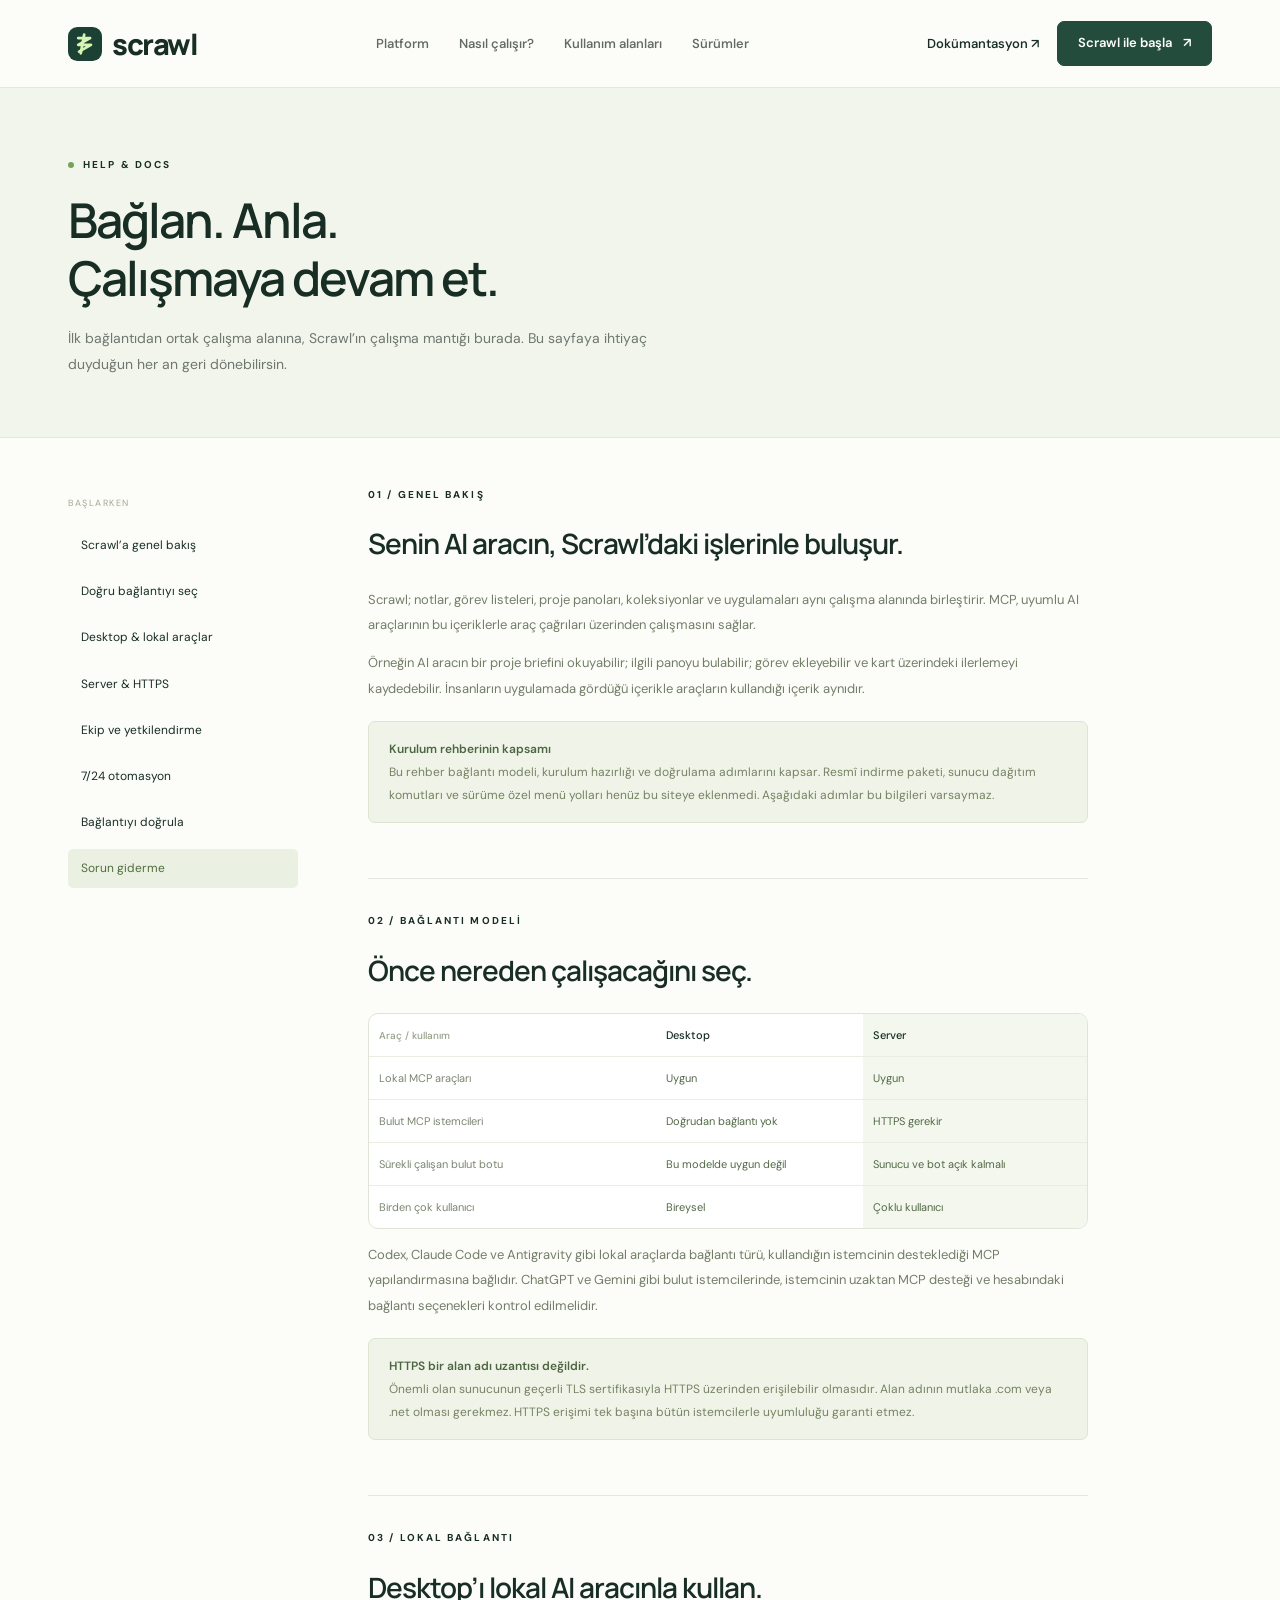
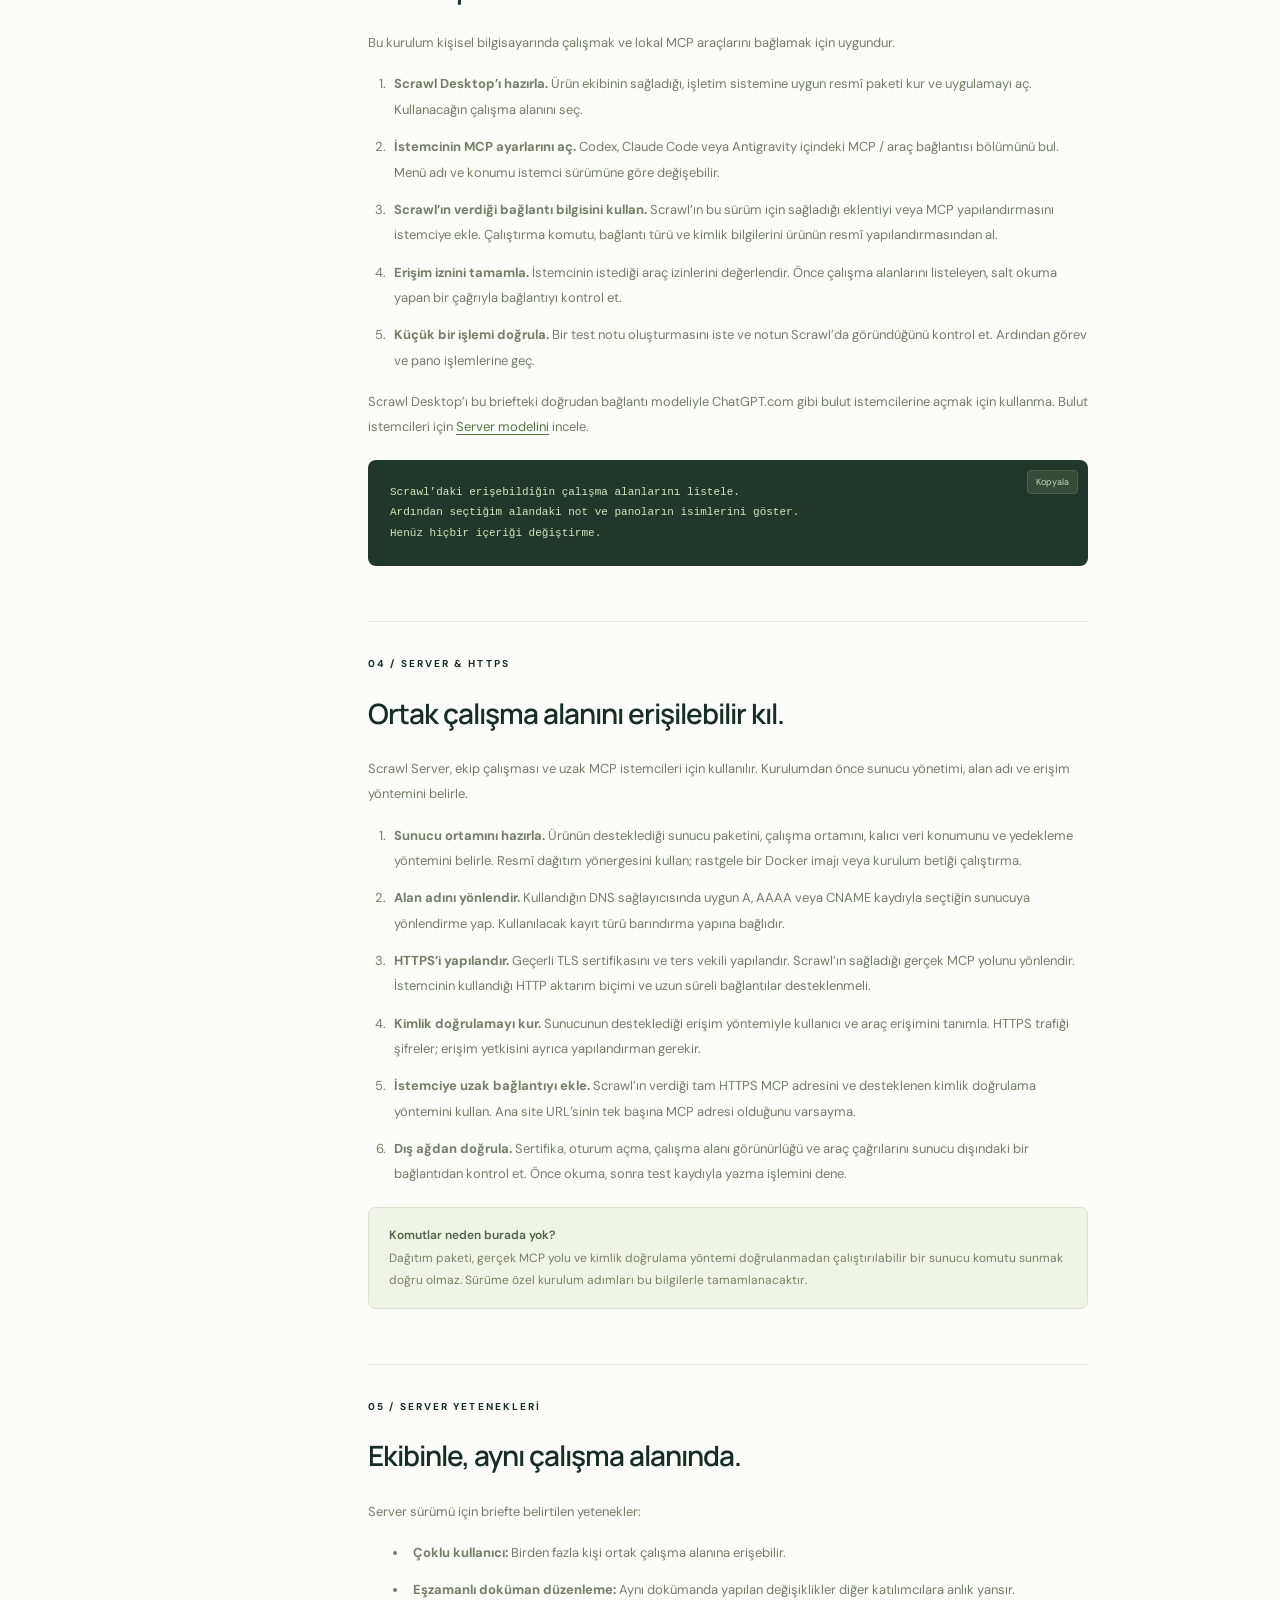
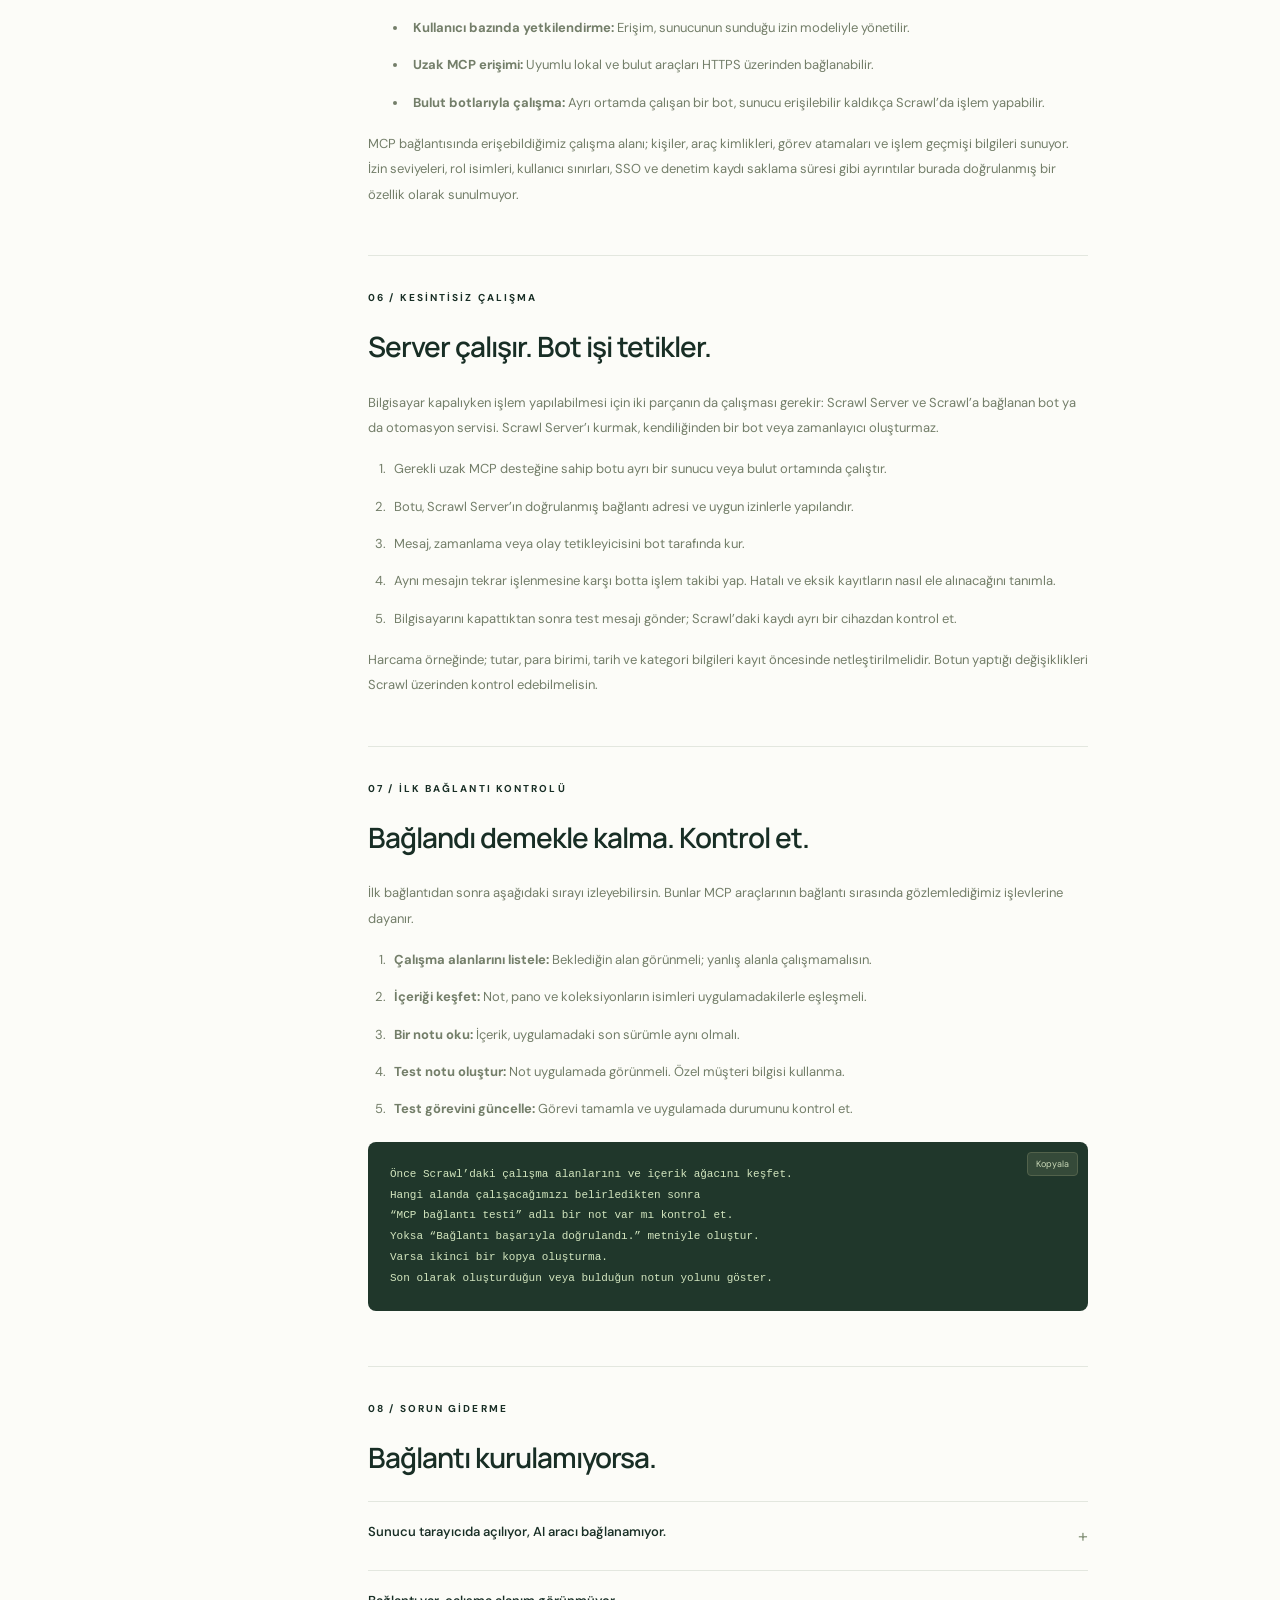
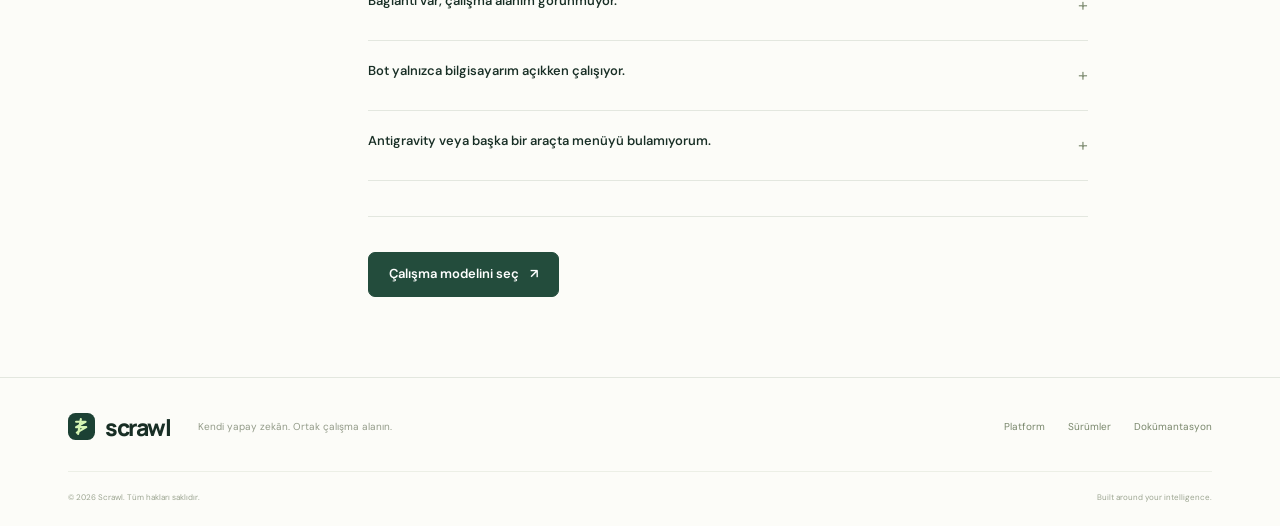
==== docs.html @ 7f5a4794 "Initial commit: Scrawl website" ====
<!doctype html><html lang="tr"><head><meta charset="utf-8"><meta name="viewport" content="width=device-width, initial-scale=1"><title>Dokümantasyon — Scrawl</title><meta name="description" content="Scrawl Desktop ve Server bağlantı rehberi. MCP mimarisi, HTTPS hazırlığı, kullanıcı yetkileri ve bağlantı kontrolü."><meta name="robots" content="noindex,nofollow"><meta name="theme-color" content="#234c3c"><link rel="icon" href="assets/mark.svg"><link rel="stylesheet" href="assets/style.css"><script src="assets/site.js" defer></script></head><body><a class="skip" href="#main">İçeriğe geç</a><header class="header"><nav class="nav wrap" aria-label="Ana gezinme"><a class="brand" href="index.html"><img src="assets/mark.svg" width="34" height="34" alt="">scrawl</a><div class="nav-links" id="nav-links"><a href="index.html#platform">Platform</a><a href="index.html#ekosistem">Nasıl çalışır?</a><a href="index.html#kullanim">Kullanım alanları</a><a href="index.html#surumler">Sürümler</a></div><div class="nav-actions"><a class="text-link" href="docs.html" aria-current="page">Dokümantasyon ↗</a><a class="btn dark" href="basla.html">Scrawl ile başla <span>↗</span></a><button class="mobile-toggle" aria-label="Menüyü aç" aria-expanded="false" aria-controls="nav-links">☰</button></div></nav></header><main id="main"><div class="subhero"><div class="wrap"><div class="eyebrow"><span class="dot"></span>HELP & DOCS</div><h1>Bağlan. Anla.<br>Çalışmaya devam et.</h1><p>İlk bağlantıdan ortak çalışma alanına, Scrawl’ın çalışma mantığı burada. Bu sayfaya ihtiyaç duyduğun her an geri dönebilirsin.</p></div></div><div class="wrap docs-layout"><aside class="docs-nav" aria-label="Dokümantasyon bölümleri"><p>BAŞLARKEN</p><a href="#genel" class="current">Scrawl’a genel bakış</a><a href="#baglanti">Doğru bağlantıyı seç</a><a href="#desktop">Desktop & lokal araçlar</a><a href="#server">Server & HTTPS</a><a href="#yetkiler">Ekip ve yetkilendirme</a><a href="#otomasyon">7/24 otomasyon</a><a href="#kontrol">Bağlantıyı doğrula</a><a href="#sorunlar">Sorun giderme</a></aside><article class="doc-article"><section id="genel"><div class="eyebrow">01 / GENEL BAKIŞ</div><h2>Senin AI aracın, Scrawl’daki işlerinle buluşur.</h2><p>Scrawl; notlar, görev listeleri, proje panoları, koleksiyonlar ve uygulamaları aynı çalışma alanında birleştirir. MCP, uyumlu AI araçlarının bu içeriklerle araç çağrıları üzerinden çalışmasını sağlar.</p><p>Örneğin AI aracın bir proje briefini okuyabilir; ilgili panoyu bulabilir; görev ekleyebilir ve kart üzerindeki ilerlemeyi kaydedebilir. İnsanların uygulamada gördüğü içerikle araçların kullandığı içerik aynıdır.</p><div class="notice"><strong>Kurulum rehberinin kapsamı</strong><br>Bu rehber bağlantı modeli, kurulum hazırlığı ve doğrulama adımlarını kapsar. Resmî indirme paketi, sunucu dağıtım komutları ve sürüme özel menü yolları henüz bu siteye eklenmedi. Aşağıdaki adımlar bu bilgileri varsaymaz.</div></section><section id="baglanti"><div class="eyebrow">02 / BAĞLANTI MODELİ</div><h2>Önce nereden çalışacağını seç.</h2><div class="table-shell"><table><thead><tr><th scope="col">Araç / kullanım</th><th scope="col">Desktop</th><th scope="col">Server</th></tr></thead><tbody><tr><td>Lokal MCP araçları</td><td>Uygun</td><td>Uygun</td></tr><tr><td>Bulut MCP istemcileri</td><td>Doğrudan bağlantı yok</td><td>HTTPS gerekir</td></tr><tr><td>Sürekli çalışan bulut botu</td><td>Bu modelde uygun değil</td><td>Sunucu ve bot açık kalmalı</td></tr><tr><td>Birden çok kullanıcı</td><td>Bireysel</td><td>Çoklu kullanıcı</td></tr></tbody></table></div><p>Codex, Claude Code ve Antigravity gibi lokal araçlarda bağlantı türü, kullandığın istemcinin desteklediği MCP yapılandırmasına bağlıdır. ChatGPT ve Gemini gibi bulut istemcilerinde, istemcinin uzaktan MCP desteği ve hesabındaki bağlantı seçenekleri kontrol edilmelidir.</p><div class="notice"><strong>HTTPS bir alan adı uzantısı değildir.</strong><br>Önemli olan sunucunun geçerli TLS sertifikasıyla HTTPS üzerinden erişilebilir olmasıdır. Alan adının mutlaka .com veya .net olması gerekmez. HTTPS erişimi tek başına bütün istemcilerle uyumluluğu garanti etmez.</div></section><section id="desktop"><div class="eyebrow">03 / LOKAL BAĞLANTI</div><h2>Desktop’ı lokal AI aracınla kullan.</h2><p>Bu kurulum kişisel bilgisayarında çalışmak ve lokal MCP araçlarını bağlamak için uygundur.</p><ol><li><strong>Scrawl Desktop’ı hazırla.</strong> Ürün ekibinin sağladığı, işletim sistemine uygun resmî paketi kur ve uygulamayı aç. Kullanacağın çalışma alanını seç.</li><li><strong>İstemcinin MCP ayarlarını aç.</strong> Codex, Claude Code veya Antigravity içindeki MCP / araç bağlantısı bölümünü bul. Menü adı ve konumu istemci sürümüne göre değişebilir.</li><li><strong>Scrawl’ın verdiği bağlantı bilgisini kullan.</strong> Scrawl’ın bu sürüm için sağladığı eklentiyi veya MCP yapılandırmasını istemciye ekle. Çalıştırma komutu, bağlantı türü ve kimlik bilgilerini ürünün resmî yapılandırmasından al.</li><li><strong>Erişim iznini tamamla.</strong> İstemcinin istediği araç izinlerini değerlendir. Önce çalışma alanlarını listeleyen, salt okuma yapan bir çağrıyla bağlantıyı kontrol et.</li><li><strong>Küçük bir işlemi doğrula.</strong> Bir test notu oluşturmasını iste ve notun Scrawl’da göründüğünü kontrol et. Ardından görev ve pano işlemlerine geç.</li></ol><p>Scrawl Desktop’ı bu briefteki doğrudan bağlantı modeliyle ChatGPT.com gibi bulut istemcilerine açmak için kullanma. Bulut istemcileri için <a href="#server">Server modelini</a> incele.</p><div class="code-block"><button class="copy-button" type="button">Kopyala</button><pre>Scrawl’daki erişebildiğin çalışma alanlarını listele.
Ardından seçtiğim alandaki not ve panoların isimlerini göster.
Henüz hiçbir içeriği değiştirme.</pre></div></section><section id="server"><div class="eyebrow">04 / SERVER & HTTPS</div><h2>Ortak çalışma alanını erişilebilir kıl.</h2><p>Scrawl Server, ekip çalışması ve uzak MCP istemcileri için kullanılır. Kurulumdan önce sunucu yönetimi, alan adı ve erişim yöntemini belirle.</p><ol><li><strong>Sunucu ortamını hazırla.</strong> Ürünün desteklediği sunucu paketini, çalışma ortamını, kalıcı veri konumunu ve yedekleme yöntemini belirle. Resmî dağıtım yönergesini kullan; rastgele bir Docker imajı veya kurulum betiği çalıştırma.</li><li><strong>Alan adını yönlendir.</strong> Kullandığın DNS sağlayıcısında uygun A, AAAA veya CNAME kaydıyla seçtiğin sunucuya yönlendirme yap. Kullanılacak kayıt türü barındırma yapına bağlıdır.</li><li><strong>HTTPS’i yapılandır.</strong> Geçerli TLS sertifikasını ve ters vekili yapılandır. Scrawl’ın sağladığı gerçek MCP yolunu yönlendir. İstemcinin kullandığı HTTP aktarım biçimi ve uzun süreli bağlantılar desteklenmeli.</li><li><strong>Kimlik doğrulamayı kur.</strong> Sunucunun desteklediği erişim yöntemiyle kullanıcı ve araç erişimini tanımla. HTTPS trafiği şifreler; erişim yetkisini ayrıca yapılandırman gerekir.</li><li><strong>İstemciye uzak bağlantıyı ekle.</strong> Scrawl’ın verdiği tam HTTPS MCP adresini ve desteklenen kimlik doğrulama yöntemini kullan. Ana site URL’sinin tek başına MCP adresi olduğunu varsayma.</li><li><strong>Dış ağdan doğrula.</strong> Sertifika, oturum açma, çalışma alanı görünürlüğü ve araç çağrılarını sunucu dışındaki bir bağlantıdan kontrol et. Önce okuma, sonra test kaydıyla yazma işlemini dene.</li></ol><div class="notice"><strong>Komutlar neden burada yok?</strong><br>Dağıtım paketi, gerçek MCP yolu ve kimlik doğrulama yöntemi doğrulanmadan çalıştırılabilir bir sunucu komutu sunmak doğru olmaz. Sürüme özel kurulum adımları bu bilgilerle tamamlanacaktır.</div></section><section id="yetkiler"><div class="eyebrow">05 / SERVER YETENEKLERİ</div><h2>Ekibinle, aynı çalışma alanında.</h2><p>Server sürümü için briefte belirtilen yetenekler:</p><ul><li><strong>Çoklu kullanıcı:</strong> Birden fazla kişi ortak çalışma alanına erişebilir.</li><li><strong>Eşzamanlı doküman düzenleme:</strong> Aynı dokümanda yapılan değişiklikler diğer katılımcılara anlık yansır.</li><li><strong>Kullanıcı bazında yetkilendirme:</strong> Erişim, sunucunun sunduğu izin modeliyle yönetilir.</li><li><strong>Uzak MCP erişimi:</strong> Uyumlu lokal ve bulut araçları HTTPS üzerinden bağlanabilir.</li><li><strong>Bulut botlarıyla çalışma:</strong> Ayrı ortamda çalışan bir bot, sunucu erişilebilir kaldıkça Scrawl’da işlem yapabilir.</li></ul><p>MCP bağlantısında erişebildiğimiz çalışma alanı; kişiler, araç kimlikleri, görev atamaları ve işlem geçmişi bilgileri sunuyor. İzin seviyeleri, rol isimleri, kullanıcı sınırları, SSO ve denetim kaydı saklama süresi gibi ayrıntılar burada doğrulanmış bir özellik olarak sunulmuyor.</p></section><section id="otomasyon"><div class="eyebrow">06 / KESİNTİSİZ ÇALIŞMA</div><h2>Server çalışır. Bot işi tetikler.</h2><p>Bilgisayar kapalıyken işlem yapılabilmesi için iki parçanın da çalışması gerekir: Scrawl Server ve Scrawl’a bağlanan bot ya da otomasyon servisi. Scrawl Server’ı kurmak, kendiliğinden bir bot veya zamanlayıcı oluşturmaz.</p><ol><li>Gerekli uzak MCP desteğine sahip botu ayrı bir sunucu veya bulut ortamında çalıştır.</li><li>Botu, Scrawl Server’ın doğrulanmış bağlantı adresi ve uygun izinlerle yapılandır.</li><li>Mesaj, zamanlama veya olay tetikleyicisini bot tarafında kur.</li><li>Aynı mesajın tekrar işlenmesine karşı botta işlem takibi yap. Hatalı ve eksik kayıtların nasıl ele alınacağını tanımla.</li><li>Bilgisayarını kapattıktan sonra test mesajı gönder; Scrawl’daki kaydı ayrı bir cihazdan kontrol et.</li></ol><p>Harcama örneğinde; tutar, para birimi, tarih ve kategori bilgileri kayıt öncesinde netleştirilmelidir. Botun yaptığı değişiklikleri Scrawl üzerinden kontrol edebilmelisin.</p></section><section id="kontrol"><div class="eyebrow">07 / İLK BAĞLANTI KONTROLÜ</div><h2>Bağlandı demekle kalma. Kontrol et.</h2><p>İlk bağlantıdan sonra aşağıdaki sırayı izleyebilirsin. Bunlar MCP araçlarının bağlantı sırasında gözlemlediğimiz işlevlerine dayanır.</p><ol><li><strong>Çalışma alanlarını listele:</strong> Beklediğin alan görünmeli; yanlış alanla çalışmamalısın.</li><li><strong>İçeriği keşfet:</strong> Not, pano ve koleksiyonların isimleri uygulamadakilerle eşleşmeli.</li><li><strong>Bir notu oku:</strong> İçerik, uygulamadaki son sürümle aynı olmalı.</li><li><strong>Test notu oluştur:</strong> Not uygulamada görünmeli. Özel müşteri bilgisi kullanma.</li><li><strong>Test görevini güncelle:</strong> Görevi tamamla ve uygulamada durumunu kontrol et.</li></ol><div class="code-block"><button class="copy-button" type="button">Kopyala</button><pre>Önce Scrawl’daki çalışma alanlarını ve içerik ağacını keşfet.
Hangi alanda çalışacağımızı belirledikten sonra
“MCP bağlantı testi” adlı bir not var mı kontrol et.
Yoksa “Bağlantı başarıyla doğrulandı.” metniyle oluştur.
Varsa ikinci bir kopya oluşturma.
Son olarak oluşturduğun veya bulduğun notun yolunu göster.</pre></div></section><section id="sorunlar"><div class="eyebrow">08 / SORUN GİDERME</div><h2>Bağlantı kurulamıyorsa.</h2><div class="faq"><details><summary>Sunucu tarayıcıda açılıyor, AI aracı bağlanamıyor.</summary><p>Web arayüzü ve MCP yolu aynı şey olmayabilir. Ürünün sağladığı tam MCP adresini, istemcinin desteklediği aktarım biçimini, kimlik doğrulamayı ve sunucunun dış ağdan erişilebilirliğini kontrol et.</p></details><details><summary>Bağlantı var, çalışma alanım görünmüyor.</summary><p>Doğru kullanıcıyla bağlandığını ve bu kullanıcının ilgili çalışma alanına erişimi olduğunu kontrol et. Bağlantıyı daha geniş yetki vererek çözmeye çalışmadan önce kullanıcı ve alan eşleşmesini doğrula.</p></details><details><summary>Bot yalnızca bilgisayarım açıkken çalışıyor.</summary><p>Bot lokal bilgisayarında çalışıyor olabilir. Kesintisiz çalışma için hem botun hem de Scrawl Server’ın ayrı bir sunucu ortamında çalışması gerekir.</p></details><details><summary>Antigravity veya başka bir araçta menüyü bulamıyorum.</summary><p>İstemci arayüzleri sürüme göre değişebilir. Kullandığın sürümün MCP veya araç bağlantısı dokümantasyonunu kontrol et. Bu rehberde henüz doğrulanmamış bir menü yolu sabit kurulum adımı olarak verilmez.</p></details></div></section><a href="basla.html" class="btn dark" style="text-decoration:none;color:white">Çalışma modelini seç <span>↗</span></a></article></div></main><footer class="footer"><div class="wrap"><div class="footer-main"><a class="brand" href="index.html"><img src="assets/mark.svg" alt="" width="27" height="27">scrawl</a><span class="footer-tagline">Kendi yapay zekân. Ortak çalışma alanın.</span><div class="footer-links"><a href="index.html#platform">Platform</a><a href="index.html#surumler">Sürümler</a><a href="docs.html">Dokümantasyon</a></div></div><div class="footer-bottom"><span>© 2026 Scrawl. Tüm hakları saklıdır.</span><span>Built around your intelligence.</span></div></div></footer></body></html>
---- assets/style.css ----
@import url('https://fonts.googleapis.com/css2?family=DM+Sans:wght@400;450;500;550;600;650;700&family=Manrope:wght@400;500;600;650;700;750;800&display=swap');
:root{--ink:#182e25;--muted:#6e7771;--green:#234c3c;--lime:#d4efb4;--line:#e3e7df;--paper:#fcfcf8;--soft:#f1f3eb;--font:'DM Sans',-apple-system,BlinkMacSystemFont,'Segoe UI',sans-serif;--display:'Manrope',var(--font)}*{box-sizing:border-box}html{scroll-behavior:smooth;scroll-padding-top:95px}body{margin:0;color:var(--ink);background:var(--paper);font-family:var(--font);font-size:16px;-webkit-font-smoothing:antialiased}button,input,a{font:inherit}button,a{-webkit-tap-highlight-color:transparent}button{cursor:pointer}a{color:inherit;text-decoration:none}button:focus-visible,a:focus-visible,input:focus-visible,summary:focus-visible{outline:3px solid #82a962;outline-offset:5px}button{color:inherit}svg{vertical-align:middle}::selection{background:#d4efb4}.wrap{max-width:1224px;margin:auto;padding:0 40px}.header{height:88px;border-bottom:1px solid var(--line);background:rgba(252,252,248,.95);position:sticky;top:0;z-index:30;backdrop-filter:blur(16px)}.nav{height:100%;display:flex;align-items:center;gap:40px}.brand{display:inline-flex;align-items:center;gap:10px;font-family:var(--display);font-size:29px;font-weight:800;letter-spacing:-1.5px}.brand img{width:34px;height:34px}.nav-links{display:flex;align-items:center;justify-content:center;gap:30px;flex:1}.nav-links a{font-size:13px;font-weight:550;color:#626b63}.nav-links a:hover,.text-link:hover{color:#33784f}.nav-actions{display:flex;gap:18px;align-items:center}.btn{border:1px solid var(--line);border-radius:7px;padding:13px 20px;display:inline-flex;align-items:center;justify-content:center;gap:11px;line-height:1.3;font-size:13px;font-weight:600;background:var(--paper);transition:transform .2s,background .2s,box-shadow .2s;white-space:nowrap}.btn:hover{transform:translateY(-2px);box-shadow:0 5px 14px #223b2710}.btn.dark{background:var(--green);color:#fff;border-color:var(--green)}.btn.lime{background:var(--lime);color:var(--ink);border-color:var(--lime)}.btn .arrow{font-size:18px;font-weight:400}.text-link{display:inline-flex;align-items:center;gap:10px;font-size:13px;font-weight:550}.mobile-toggle{display:none;border:1px solid var(--line);border-radius:5px;padding:8px;background:transparent}.eyebrow{font-size:10px;letter-spacing:2.1px;font-weight:700;text-transform:uppercase;display:flex;align-items:center;gap:9px}.dot{width:6px;height:6px;border-radius:50%;background:#77a359;display:inline-block}.hero{text-align:center;padding:60px 0 0;overflow:hidden;background:radial-gradient(ellipse at 50% 100%,#e5ecd9 0,transparent 59%)}.pill{border:1px solid #dbe2d2;border-radius:30px;padding:8px 13px;display:inline-flex;align-items:center;gap:8px;font-size:10px;font-weight:600;background:#f3f7ed}.pill .tiny{border-left:1px solid #d1daca;padding-left:9px;color:#6c7766}.hero h1{font-family:var(--display);font-size:clamp(44px,5.2vw,70px);font-weight:650;letter-spacing:-3.7px;line-height:1.13;margin:22px 0 19px}.hero h1 .accent{color:#64804f}.hero .lead{max-width:550px;font-size:15px;line-height:1.8;margin:0 auto;color:var(--muted)}.hero-cta{display:flex;gap:11px;justify-content:center;margin:26px 0 13px}.hero-note{font-size:10px;color:#81877e;display:flex;gap:12px;justify-content:center;align-items:center}.hero-note i{width:3px;height:3px;background:#8c9487;border-radius:50%}.product-stage{position:relative;max-width:1100px;margin:45px auto 0;padding:0 28px}.product-stage:before,.product-stage:after{content:'';position:absolute;z-index:0;width:90px;height:130px;background:repeating-linear-gradient(135deg,transparent 0,transparent 6px,#adb9a630 6px,#adb9a630 7px);top:110px;left:-40px}.product-stage:after{left:auto;right:-40px;top:25px}.app-window{position:relative;z-index:1;border:1px solid #d3dccd;border-bottom:0;border-radius:11px 11px 0 0;background:#fff;text-align:left;box-shadow:0 0 0 7px #edf0e980,0 -8px 70px #1e43220d;overflow:hidden}.app-bar{height:36px;background:#f8f9f5;border-bottom:1px solid #e7ebe3;display:flex;align-items:center;padding:0 15px;gap:5px;position:relative}.window-dot{width:6px;height:6px;background:#d5dbd0;border-radius:50%}.app-bar>span{position:absolute;left:50%;transform:translateX(-50%);font-size:9px;color:#8d9588}.app-bar .app-connection{margin-left:auto;font-size:8px;color:#648356;display:flex;gap:5px;align-items:center}.app-layout{display:grid;grid-template-columns:175px 1fr;min-height:335px}.sidebar{background:#f7f8f3;border-right:1px solid #e9ece5;padding:20px 13px}.workspace-name{display:flex;align-items:center;gap:7px;font-size:11px;font-weight:600;margin-bottom:23px}.workspace-name .initial{background:#dce7cd;border:1px solid #d1dfc0;border-radius:4px;padding:3px 6px;font-size:10px}.side-label{font-size:8px;letter-spacing:1.1px;color:#99a092;padding:0 8px;margin:19px 0 9px}.side-row{display:flex;gap:8px;align-items:center;font-size:10px;color:#7b8375;padding:8px;border-radius:4px}.side-row.active{background:#e8efdf;color:#46613b;font-weight:600}.side-row .count{margin-left:auto;font-size:8px}.side-bottom{margin-top:24px;font-size:8px;color:#909987;display:flex;gap:6px;align-items:center;padding-left:8px}.board{padding:23px 26px 0;overflow:hidden}.crumb{font-size:8px;color:#91988c;display:flex;gap:7px;align-items:center}.board-head{display:flex;justify-content:space-between;align-items:center;margin:15px 0 18px}.board-head h3{font-family:var(--display);font-size:19px;letter-spacing:-.5px;margin:0}.people{display:flex;align-items:center;font-size:8px;color:#91988c}.avatar{width:23px;height:23px;border:2px solid white;border-radius:50%;background:#e5cba8;color:#75563e;display:flex;align-items:center;justify-content:center;font-size:7px;font-weight:700;margin-left:-6px}.avatar.blue{background:#c5d6df;color:#557281}.avatar.pink{background:#e7c7bd;color:#99675a}.people>span:last-child{margin-left:8px}.board-tabs{display:flex;align-items:center;gap:19px;border-bottom:1px solid #eceee8;font-size:9px;color:#89907e;padding-bottom:10px}.board-tabs .selected{color:#355329;position:relative}.board-tabs .selected:after{content:'';position:absolute;bottom:-11px;left:0;right:0;height:2px;background:#7a945c}.board-tabs .right{margin-left:auto}.kanban{display:grid;grid-template-columns:repeat(3,1fr);gap:13px;padding-top:15px}.column-title{display:flex;align-items:center;gap:6px;font-size:8px;font-weight:600;margin-bottom:11px;color:#656e5c}.column-title .dot{width:5px;height:5px;background:#cbd2c2}.column-title .dot.gold{background:#e4c16f}.column-title .dot.green{background:#89a56b}.column-title span:last-child{margin-left:auto;color:#a5ab9c;font-weight:400}.task{border:1px solid #e4e8de;border-radius:5px;background:#fff;padding:12px 10px;margin-bottom:8px;box-shadow:0 2px 3px #28401b03}.task h4{font-size:10px;font-weight:550;margin:7px 0 10px}.tag{font-size:7px;padding:3px 5px;background:#f1eee5;color:#9d8e5c;border-radius:3px;display:inline-block}.tag.green{background:#eaf0df;color:#7b8d58}.tag.blue{background:#eaf0f5;color:#7890a5}.task-bottom{display:flex;align-items:center;justify-content:space-between;font-size:7px;color:#9aa18f}.task-bottom .avatar{width:17px;height:17px;font-size:6px}.agent-card{position:absolute;right:-17px;bottom:29px;z-index:4;background:#1e322b;color:#f2f4ef;border:1px solid #455247;border-radius:9px;width:286px;box-shadow:0 18px 45px #1c38232b;text-align:left;transform:rotate(-2deg)}.agent-card-top{padding:12px 15px;border-bottom:1px solid #405047;font-size:9px;display:flex;align-items:center;gap:7px}.agent-card-top .agent-icon{font-size:17px;color:#cbe8af}.agent-card-top>span:last-child{margin-left:auto;border:1px solid #647159;color:#c7ddac;padding:3px 5px;border-radius:3px;font-size:7px;letter-spacing:.7px}.agent-message{padding:13px 15px;font-size:9px;line-height:1.6;color:#c9d0c5}.agent-message code{display:block;margin-top:9px;color:#c9e9aa;background:#2a3e32;border-radius:4px;padding:7px 9px;font-size:8px}.agent-done{border-top:1px solid #405047;padding:10px 15px;color:#a9bd9a;font-size:8px;display:flex;gap:6px;align-items:center}.stage-caption{font-size:8px;text-align:left;color:#8b9580;padding:10px 0 0}.ecosystem{border-top:1px solid #dce3d4;border-bottom:1px solid var(--line);background:#f5f7ef;padding:30px 0 31px}.ecosystem .wrap{display:flex;align-items:center;justify-content:space-between;gap:26px}.ecosystem-label{font-size:10px;color:#8b9382;line-height:1.6;max-width:140px}.tool-logos{display:flex;align-items:center;justify-content:space-between;gap:40px;flex:1}.tool-logo{display:flex;align-items:center;gap:8px;font-size:18px;font-weight:550;letter-spacing:-.5px;color:#5c6855}.tool-logo .symbol{font-size:25px;color:#5c6855}.tool-logo.claude{font-family:Georgia,serif;font-size:23px}.tool-logo.gemini .symbol{font-size:29px}.tool-logo.antigravity{font-size:16px}.section{padding:104px 0}.section-head{display:flex;justify-content:space-between;align-items:flex-end;gap:32px;margin-bottom:40px}.section h2{font-family:var(--display);font-size:40px;font-weight:600;letter-spacing:-1.9px;line-height:1.25;margin:17px 0 0}.section-intro{font-size:13px;line-height:1.8;color:var(--muted);max-width:345px;margin:0}.product-grid{display:grid;grid-template-columns:1.1fr 1fr 1fr;border:1px solid var(--line);border-radius:10px;overflow:hidden}.feature{padding:29px 27px 0;background:#fff;min-height:320px;overflow:hidden}.feature+.feature{border-left:1px solid var(--line)}.feature:first-child{background:#f1f4ea}.feature h3{font-size:18px;font-weight:550;letter-spacing:-.5px;margin:17px 0 9px}.feature p{font-size:12px;line-height:1.8;color:var(--muted);max-width:245px;margin:0}.feature-icon{width:33px;height:33px;border:1px solid #dde3d4;border-radius:7px;background:#fff;display:grid;place-items:center}.mini-doc{background:#fff;border:1px solid #e2e7d9;border-radius:7px 7px 0 0;margin:28px 4px 0;padding:20px;transform:rotate(-3deg);box-shadow:0 6px 20px #455a2d07}.mini-doc strong{font-size:12px;display:block;margin-bottom:12px}.doc-line{height:5px;background:#e9ede3;border-radius:3px;margin-top:8px;width:90%}.doc-line.short{width:65%}.doc-highlight{background:#e4edcf;color:#7f915a;padding:7px 9px;margin-top:14px;font-size:8px;border-radius:3px}.mini-tasks{margin-top:27px;border-top:1px solid var(--line)}.mini-task{display:flex;align-items:center;gap:10px;font-size:10px;padding:11px 0;border-bottom:1px solid #eef0e8;color:#6a7661}.check{width:13px;height:13px;border:1px solid #ccd7be;border-radius:4px;display:inline-flex;align-items:center;justify-content:center;font-size:8px}.check.done{background:#dfeace;color:#65804c;border-color:#dfeace}.mini-task .tag{margin-left:auto}.mini-table{margin-top:27px;border:1px solid #e4e9dc;border-radius:5px;overflow:hidden;font-size:8px;width:110%}.mini-table>div{display:grid;grid-template-columns:1.6fr 1fr 1fr;padding:11px;border-bottom:1px solid #edf0e8;gap:8px}.mini-table>div:first-child{background:#f6f8f1;color:#8b9580;font-size:7px}.mini-table .tag{padding:1px 3px;font-size:6px;text-align:center}.connection-section{background:#eef2e8;border-top:1px solid #e4e9dc;border-bottom:1px solid #e4e9dc}.connection-layout{display:grid;grid-template-columns:.85fr 1.15fr;gap:80px;align-items:center}.connection-copy h2{font-size:38px}.connection-copy>p{font-size:13px;line-height:1.9;color:var(--muted);margin:22px 0 25px}.mode-switch{display:flex;background:#e2e8d9;padding:4px;border-radius:7px;gap:4px;max-width:290px}.mode-switch button{border:0;background:transparent;border-radius:4px;padding:9px 14px;font-size:11px;font-weight:550;flex:1}.mode-switch button[aria-selected=true]{background:#fff;box-shadow:0 2px 4px #2a46120c}.connection-note{min-height:60px;color:#7f8c72;font-size:11px;line-height:1.75;margin-top:15px;max-width:320px}.diagram{background:#fafcf6;border:1px solid #d6dfca;border-radius:10px;padding:30px 27px 25px;position:relative}.diagram-top{display:flex;justify-content:space-between;font-size:9px;color:#8a967d;border-bottom:1px solid #e2e8d9;padding-bottom:17px}.diagram-label{letter-spacing:1px;text-transform:uppercase;font-size:8px;font-weight:600}.diagram-network{display:grid;grid-template-columns:1fr 75px 1fr;align-items:center;padding:30px 0 21px;gap:0}.clients{display:grid;gap:9px}.client-node{border:1px solid #e0e6d8;border-radius:5px;background:white;padding:10px;font-size:10px;display:flex;gap:7px;align-items:center;transition:opacity .3s}.client-node .status-dot{margin-left:auto;width:5px;height:5px;background:#93b86b;border-radius:50%}.client-node.off{opacity:.35}.client-node.off .status-dot{background:#aaa}.routes{height:162px;position:relative}.routes:before{content:'';position:absolute;left:0;right:20px;top:22px;bottom:22px;border-right:1px solid #adbfa0;border-top:1px solid #adbfa0;border-bottom:1px solid #adbfa0;border-radius:0 9px 9px 0}.routes:after{content:'→';position:absolute;right:0;top:calc(50% - 12px);font-size:17px;color:#789263}.middle-route{position:absolute;top:50%;left:0;right:0;border-top:1px solid #adbfa0}.scrawl-node{border:1px solid #afc095;border-radius:8px;background:#e7efd9;padding:22px 15px;text-align:center}.scrawl-node img{width:42px;margin-bottom:9px}.scrawl-node strong{font-size:15px;display:block;letter-spacing:-.4px}.scrawl-node small{font-size:8px;display:block;margin:7px 0 12px;color:#82926f}.node-tags{display:flex;gap:5px;justify-content:center;flex-wrap:wrap}.node-tags span{font-size:7px;background:#f5f8ed;border:1px solid #cfdcbc;border-radius:3px;padding:3px 5px;color:#768a5f}.diagram-bottom{border-top:1px solid #e2e8d9;padding-top:15px;font-size:8px;display:flex;justify-content:space-between;color:#87957a}.diagram-bottom .connected{display:flex;gap:6px;align-items:center;color:#6a8652}.cases{display:grid;grid-template-columns:1.2fr 1fr 1fr;gap:20px}.case{border:1px solid var(--line);border-radius:9px;overflow:hidden;background:#fff}.case-art{height:207px;background:#f2f4ee;padding:25px;position:relative;overflow:hidden;border-bottom:1px solid var(--line)}.case-art.spending{background:#eff1e8}.chat-bubble{border:1px solid #dfe4d5;background:#fff;border-radius:8px;padding:12px;font-size:10px;line-height:1.7;margin:10px 3px;max-width:238px;box-shadow:0 5px 14px #23331c05}.chat-bubble .sender{font-size:8px;color:#859675;margin-bottom:3px;display:block}.chat-bubble.reply{background:#e1edcf;max-width:210px;margin-left:auto;border-color:#cedeb8}.chat-bubble.reply strong{font-weight:500}.time-pill{position:absolute;right:17px;top:17px;border:1px solid #d4dec6;background:#f9fbf4;font-size:8px;padding:4px 7px;border-radius:10px;color:#6d8159}.collab-doc{margin:7px auto 0;background:white;border:1px solid #e3e7db;border-radius:5px;padding:22px;width:210px;transform:rotate(3deg)}.collab-doc strong{font-size:13px;display:block;margin-bottom:18px}.collab-highlight{font-size:8px;background:#e6efd9;display:inline-block;padding:3px 2px;margin-top:9px;position:relative}.cursor-label{position:absolute;right:-26px;bottom:-16px;font-size:6px;color:white;background:#8ca56c;padding:3px 5px;border-radius:0 3px 3px 3px}.cursor-label.blue{background:#7da0b3;bottom:-32px;right:39px}.seo-panel{background:white;border:1px solid #dce3d1;border-radius:5px;padding:13px 14px;margin:15px 0 0;width:225px;transform:rotate(-3deg)}.seo-panel header{display:flex;justify-content:space-between;font-size:8px;align-items:center}.seo-panel header span{font-size:6px;background:#e9f0df;color:#799256;padding:3px 5px;border-radius:3px}.sparkline{height:62px;width:100%;margin:9px 0 2px}.seo-panel footer{border-top:1px solid #edf0e7;padding-top:8px;font-size:7px;color:#8c977f}.case-body{padding:25px}.case-num{font-size:9px;color:#96a184;letter-spacing:1px}.case h3{font-family:var(--display);font-size:19px;font-weight:600;letter-spacing:-.7px;margin:12px 0 12px;line-height:1.4}.case p{font-size:12px;color:var(--muted);line-height:1.85;margin:0 0 20px}.case .case-foot{font-size:9px;color:#81936d;display:flex;gap:6px;align-items:center}.comparison-section{padding-top:0}.compare-head{text-align:center;margin-bottom:35px}.compare-head .eyebrow{justify-content:center}.compare-head p{color:var(--muted);font-size:13px;line-height:1.8;margin-top:16px}.table-shell{border:1px solid #dfe5d6;border-radius:10px;overflow:auto;background:#fff}table{width:100%;border-collapse:collapse;font-size:12px;min-width:620px;text-align:left}th,td{padding:19px 25px;border-bottom:1px solid #e9ede3}tr:last-child td{border:0}thead th{font-weight:500;padding-top:29px;padding-bottom:27px}thead th:first-child{width:40%;vertical-align:bottom;color:#969f8a;font-size:10px}th h3{font-size:22px;font-family:var(--display);letter-spacing:-.6px;font-weight:600;margin:7px 0 6px}th p{font-size:10px;font-weight:400;color:var(--muted);margin:0 0 16px}th .eyebrow{font-size:8px;letter-spacing:1.4px}thead th:nth-child(3),tbody td:nth-child(3){background:#f3f7ed}td:first-child{color:#7c8672;font-size:11px}td{color:#536947}.yes{display:inline-flex;align-items:center;gap:7px}.yes:before{content:'✓';font-size:10px;color:#769454}.no{color:#b0b6a8}.table-note{margin-top:14px;font-size:10px;color:#8d9684;line-height:1.7;text-align:center}.docs-callout{display:flex;gap:40px;align-items:center;border-top:1px solid var(--line);border-bottom:1px solid var(--line);padding:32px 0}.docs-symbol{width:58px;height:58px;display:grid;place-items:center;border:1px solid #dce4d2;background:#f0f4e7;border-radius:10px;flex-shrink:0}.docs-callout h3{font-family:var(--display);font-size:20px;letter-spacing:-.6px;font-weight:600;margin:0 0 7px}.docs-callout p{font-size:12px;color:var(--muted);margin:0;line-height:1.8}.docs-callout .btn{margin-left:auto}.faq-section{padding-top:70px}.faq-layout{display:grid;grid-template-columns:.75fr 1.25fr;gap:100px}.faq-layout h2{font-size:33px}.faq-layout .section-intro{margin-top:20px;font-size:12px}.faq details{border-bottom:1px solid var(--line);padding:20px 0}.faq details:first-child{border-top:1px solid var(--line)}.faq summary{list-style:none;font-size:13px;font-weight:550;cursor:pointer;display:flex;justify-content:space-between;gap:22px;line-height:1.6}.faq summary::-webkit-details-marker{display:none}.faq summary:after{content:'+';font-size:18px;color:#88957c;font-weight:400}.faq details[open] summary:after{content:'−'}.faq details p{font-size:12px;line-height:1.9;color:var(--muted);max-width:480px;margin:15px 30px 0 0}.cta-section{padding:0 0 70px}.cta-box{background:#244a3b;color:#f4f7ef;border-radius:11px;padding:56px 60px;display:flex;align-items:center;justify-content:space-between;position:relative;overflow:hidden}.cta-box:after{content:'';position:absolute;right:190px;top:-80px;width:220px;height:380px;border:1px solid #819b5c33;border-radius:50%;transform:rotate(35deg);pointer-events:none}.cta-box .eyebrow{color:#adc28c;font-size:8px}.cta-box h2{font-family:var(--display);font-size:35px;font-weight:500;line-height:1.3;letter-spacing:-1.5px;margin:16px 0 10px}.cta-box p{color:#aec0ad;font-size:12px;max-width:410px;line-height:1.8;margin:0}.cta-actions{display:flex;flex-direction:column;align-items:center;gap:17px;z-index:1}.cta-actions .text-link{color:#bcd1ad;font-size:10px}.footer{border-top:1px solid var(--line);padding:33px 0 24px}.footer-main{display:flex;align-items:center;gap:28px}.footer .brand{font-size:23px}.footer .brand img{width:27px;height:27px}.footer-tagline{font-size:10px;color:#939b89}.footer-links{display:flex;gap:23px;margin-left:auto;font-size:10px;color:#79876c}.footer-bottom{margin-top:28px;padding-top:20px;border-top:1px solid #ecefe6;display:flex;justify-content:space-between;font-size:8px;color:#9ca591}.footer-bottom .status{display:flex;align-items:center;gap:6px}.icon{width:18px;height:18px;fill:none;stroke:currentColor;stroke-width:1.5;stroke-linecap:round;stroke-linejoin:round}.skip{position:fixed;top:-50px;left:20px;padding:10px;background:var(--green);color:white;z-index:100}.skip:focus{top:10px}.subhero{padding:70px 0 45px;border-bottom:1px solid var(--line);background:#f2f5eb}.subhero h1{font-family:var(--display);font-size:48px;letter-spacing:-2px;font-weight:600;line-height:1.2;margin:20px 0}.subhero p{font-size:14px;line-height:1.85;color:var(--muted);max-width:610px}.docs-layout{display:grid;grid-template-columns:230px 1fr;gap:70px;padding-top:50px;padding-bottom:80px}.docs-nav{position:sticky;top:120px;align-self:start;display:grid;gap:7px}.docs-nav p{font-size:9px;color:#a0aa94;letter-spacing:1.5px;margin-bottom:10px}.docs-nav a{font-size:12px;padding:10px 13px;border-radius:5px;line-height:1.6}.docs-nav a:hover,.docs-nav a.current{background:#ebf1e2;color:#526d3d}.doc-article{max-width:720px;min-width:0}.doc-article section{padding:0 0 35px;margin-bottom:35px;border-bottom:1px solid var(--line);scroll-margin-top:115px}.doc-article h2{font-family:var(--display);font-size:28px;letter-spacing:-1px;font-weight:600;line-height:1.4}.doc-article h3{font-size:16px;font-weight:550;margin-top:29px}.doc-article p,.doc-article li{font-size:13px;line-height:1.95;color:#737e69}.doc-article li{padding-left:5px;margin-bottom:12px}.doc-article ol{padding-left:21px}.doc-article a{color:#537740;text-decoration:underline;text-underline-offset:3px}.notice{background:#f0f4e8;border:1px solid #dce5cf;border-radius:7px;padding:16px 20px;margin:20px 0;font-size:12px;line-height:1.9;color:#758263}.notice strong{color:#4d6540;font-weight:600}.code-block{background:#20372b;color:#d2e5be;border-radius:8px;padding:22px;position:relative;margin:20px 0;overflow:auto}.code-block pre{font-size:11px;line-height:1.9;margin:0;font-family:ui-monospace,SFMono-Regular,monospace;white-space:pre-wrap}.copy-button{position:absolute;right:10px;top:10px;color:#c8d7b6;background:#354a39;border:1px solid #52624b;border-radius:4px;font-size:9px;padding:5px 8px}.doc-article table{min-width:0;font-size:11px}.doc-article th,.doc-article td{padding:14px 10px}.start-grid{display:grid;grid-template-columns:1fr 1fr;gap:25px;padding:50px 0 70px}.start-card{border:1px solid var(--line);border-radius:10px;background:white;padding:35px}.start-card.server{background:#eff4e7}.start-card h2{font-family:var(--display);font-size:27px;letter-spacing:-1px;font-weight:600;margin:20px 0 12px}.start-card p,.start-card li{font-size:13px;line-height:1.9;color:var(--muted)}.start-card ul{padding-left:17px;margin:23px 0}.start-card .notice{font-size:11px;background:var(--paper)}.start-card .btn{margin-top:12px}.start-extra{margin-bottom:80px}.start-extra h2{font-size:28px;font-family:var(--display);letter-spacing:-1px;font-weight:600}.start-extra .faq{max-width:780px}.toast{position:fixed;bottom:25px;left:50%;transform:translateX(-50%);padding:12px 18px;background:var(--green);color:#eef4e4;box-shadow:0 6px 20px #243e3020;border-radius:6px;font-size:12px;z-index:60}.hidden{display:none!important}@media(min-width:1500px){.hero{padding-top:75px}.hero h1{font-size:76px}.product-stage{margin-top:55px}}@media(max-width:1100px){.wrap{padding:0 28px}.nav{gap:24px}.nav-links{gap:22px}.nav-actions .text-link{display:none}.product-stage{margin-left:28px;margin-right:28px}.agent-card{right:0}.tool-logos{gap:22px}.tool-logo{font-size:16px}.tool-logo.antigravity{font-size:13px}.connection-layout{gap:40px}.section{padding-top:80px;padding-bottom:80px}.section h2{font-size:34px}.case-art{padding:20px}.case h3{font-size:17px}.case-body{padding:20px}.comparison-section{padding-top:0}.faq-layout{gap:50px}.docs-layout{gap:40px}.cta-box{padding:45px 40px}.hero h1{letter-spacing:-2.8px}.feature{padding:25px 21px 0}.feature h3{font-size:16px}.tool-logo.claude{font-size:20px}}@media(max-width:760px){.header{height:72px}.wrap{padding:0 22px}.nav{justify-content:space-between;gap:15px}.brand{font-size:26px}.brand img{width:31px;height:31px}.nav-actions{margin-left:auto}.nav-actions>.btn{padding:10px 13px;font-size:11px}.mobile-toggle{display:block}.nav-links{display:none;position:absolute;top:71px;left:0;right:0;background:var(--paper);padding:25px;border-bottom:1px solid var(--line);box-shadow:0 15px 20px #19342208}.nav-links.open{display:flex;flex-direction:column;align-items:flex-start;gap:23px}.hero{padding-top:40px}.hero .wrap{padding:0 20px}.hero h1{font-size:46px;letter-spacing:-2.5px;margin-top:23px}.hero .lead{font-size:13px;max-width:400px}.pill{font-size:9px;padding:7px 10px}.pill .tiny{font-size:8px}.hero-cta{margin-top:23px;gap:8px}.hero-cta .btn{font-size:11px;padding:12px 13px}.hero-note{font-size:8px;gap:7px}.product-stage{margin:35px 0 0;padding:0 20px}.app-layout{grid-template-columns:115px 1fr;min-height:295px}.sidebar{padding:17px 7px}.workspace-name{font-size:8px;gap:5px}.side-row{font-size:8px;padding:8px 5px;gap:5px}.side-label{font-size:6px}.side-row .icon{width:12px;height:12px}.side-bottom{font-size:6px}.board{padding:18px 13px 0}.board-head h3{font-size:14px}.people>span:last-child{display:none}.avatar{width:18px;height:18px;font-size:6px}.board-tabs{font-size:8px;gap:12px}.board-tabs .right{display:none}.kanban{grid-template-columns:repeat(3,125px);gap:9px}.task{padding:10px 8px}.task h4{font-size:9px}.agent-card{right:9px;bottom:24px;width:228px;transform:rotate(-2deg)}.agent-card-top{font-size:8px;padding:9px 12px}.agent-message{padding:9px 12px;font-size:8px}.agent-message code{font-size:7px}.agent-done{font-size:7px;padding:8px 12px}.stage-caption{font-size:7px}.ecosystem{padding:24px 0}.ecosystem .wrap{flex-direction:column;gap:18px}.ecosystem-label{max-width:none;font-size:9px}.ecosystem-label br{display:none}.tool-logos{justify-content:center;gap:22px;flex-wrap:wrap;max-width:420px}.tool-logo{font-size:14px;gap:5px}.tool-logo.claude{font-size:19px}.tool-logo .symbol{font-size:19px}.tool-logo.gemini .symbol{font-size:24px}.tool-logo.antigravity{font-size:13px}.section{padding:65px 0}.section-head{display:block;margin-bottom:30px}.section h2{font-size:31px;letter-spacing:-1.3px}.section-intro{font-size:12px;max-width:400px;margin-top:18px}.eyebrow{font-size:9px;letter-spacing:1.6px}.product-grid{grid-template-columns:1fr}.feature{min-height:285px;padding:26px 28px 0;display:block}.feature+.feature{border-left:0;border-top:1px solid var(--line)}.feature h3{font-size:19px}.feature p{max-width:320px}.mini-doc{margin:22px auto 0;max-width:290px}.mini-tasks{margin-top:22px}.mini-table{width:100%;margin-top:20px}.feature:first-child{min-height:320px}.feature:nth-child(2){min-height:305px}.feature:nth-child(3){min-height:330px}.connection-layout{grid-template-columns:1fr;gap:25px}.connection-copy>p{margin:18px 0 22px}.connection-note{min-height:0;max-width:400px;font-size:11px}.diagram{padding:24px 19px 20px}.diagram-network{grid-template-columns:1fr 45px 1fr}.client-node{font-size:9px;padding:10px 7px}.node-tags span{font-size:6px}.scrawl-node{padding:20px 8px}.scrawl-node strong{font-size:13px}.diagram-bottom{font-size:7px;gap:10px}.cases{grid-template-columns:1fr;gap:20px}.case-art{height:220px}.chat-bubble{max-width:270px}.chat-bubble.reply{margin-right:10px;max-width:230px}.case-body{padding:25px}.case h3{font-size:21px}.case p{font-size:13px}.collab-doc{width:240px}.seo-panel{margin:17px auto;width:250px}.comparison-section{padding-top:0}.compare-head p{font-size:12px}.docs-callout{gap:20px;flex-wrap:wrap;padding:30px 0}.docs-symbol{width:44px;height:44px}.docs-callout>div:nth-child(2){flex:1}.docs-callout h3{font-size:17px}.docs-callout p{font-size:11px}.docs-callout .btn{margin-left:64px}.faq-layout{grid-template-columns:1fr;gap:30px}.faq-layout h2{font-size:29px}.faq-section{padding-top:55px}.faq details{padding:17px 0}.faq summary{font-size:12px}.cta-section{padding-bottom:45px}.cta-box{display:block;padding:35px 28px}.cta-box h2{font-size:29px}.cta-box p{font-size:12px}.cta-actions{align-items:flex-start;margin-top:25px;gap:16px}.footer-main{flex-wrap:wrap;gap:15px}.footer-links{width:100%;margin-left:0;gap:24px;margin-top:5px}.footer-tagline{font-size:9px}.footer-bottom{font-size:7px;gap:15px}.subhero{padding:45px 0 30px}.subhero h1{font-size:36px;letter-spacing:-1.5px}.subhero p{font-size:13px}.docs-layout{grid-template-columns:1fr;gap:25px;padding-top:25px}.docs-nav{position:static;display:flex;overflow:auto;gap:8px;padding-bottom:8px}.docs-nav p{display:none}.docs-nav a{flex-shrink:0;font-size:10px;padding:9px 11px;background:#f0f3e9}.doc-article h2{font-size:24px}.doc-article p,.doc-article li{font-size:12px}.start-grid{grid-template-columns:1fr;padding:30px 0 45px;gap:20px}.start-card{padding:28px}.start-card h2{font-size:26px}.start-extra{margin-bottom:55px}.table-note{text-align:left}.hero h1 .accent{display:block}}@media(prefers-reduced-motion:reduce){html{scroll-behavior:auto}*,*:before,*:after{animation:none!important;transition:none!important}}
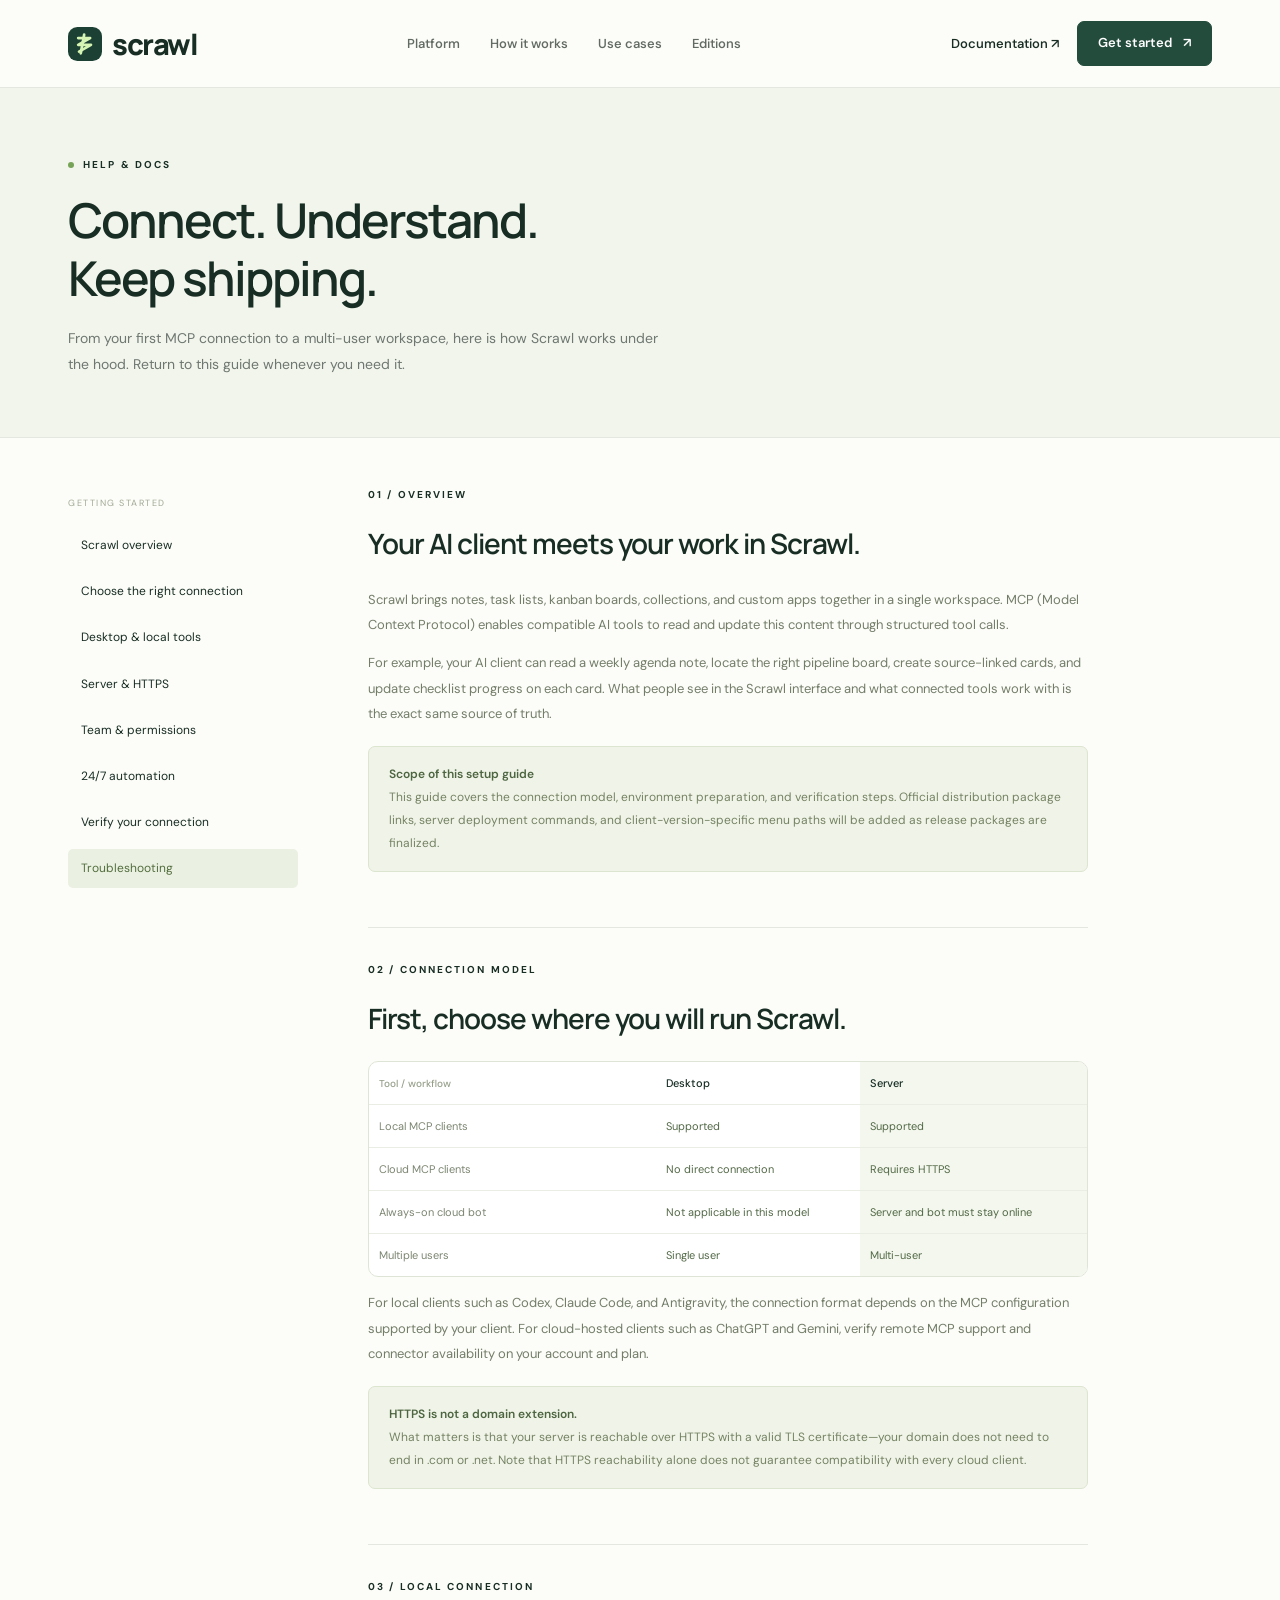
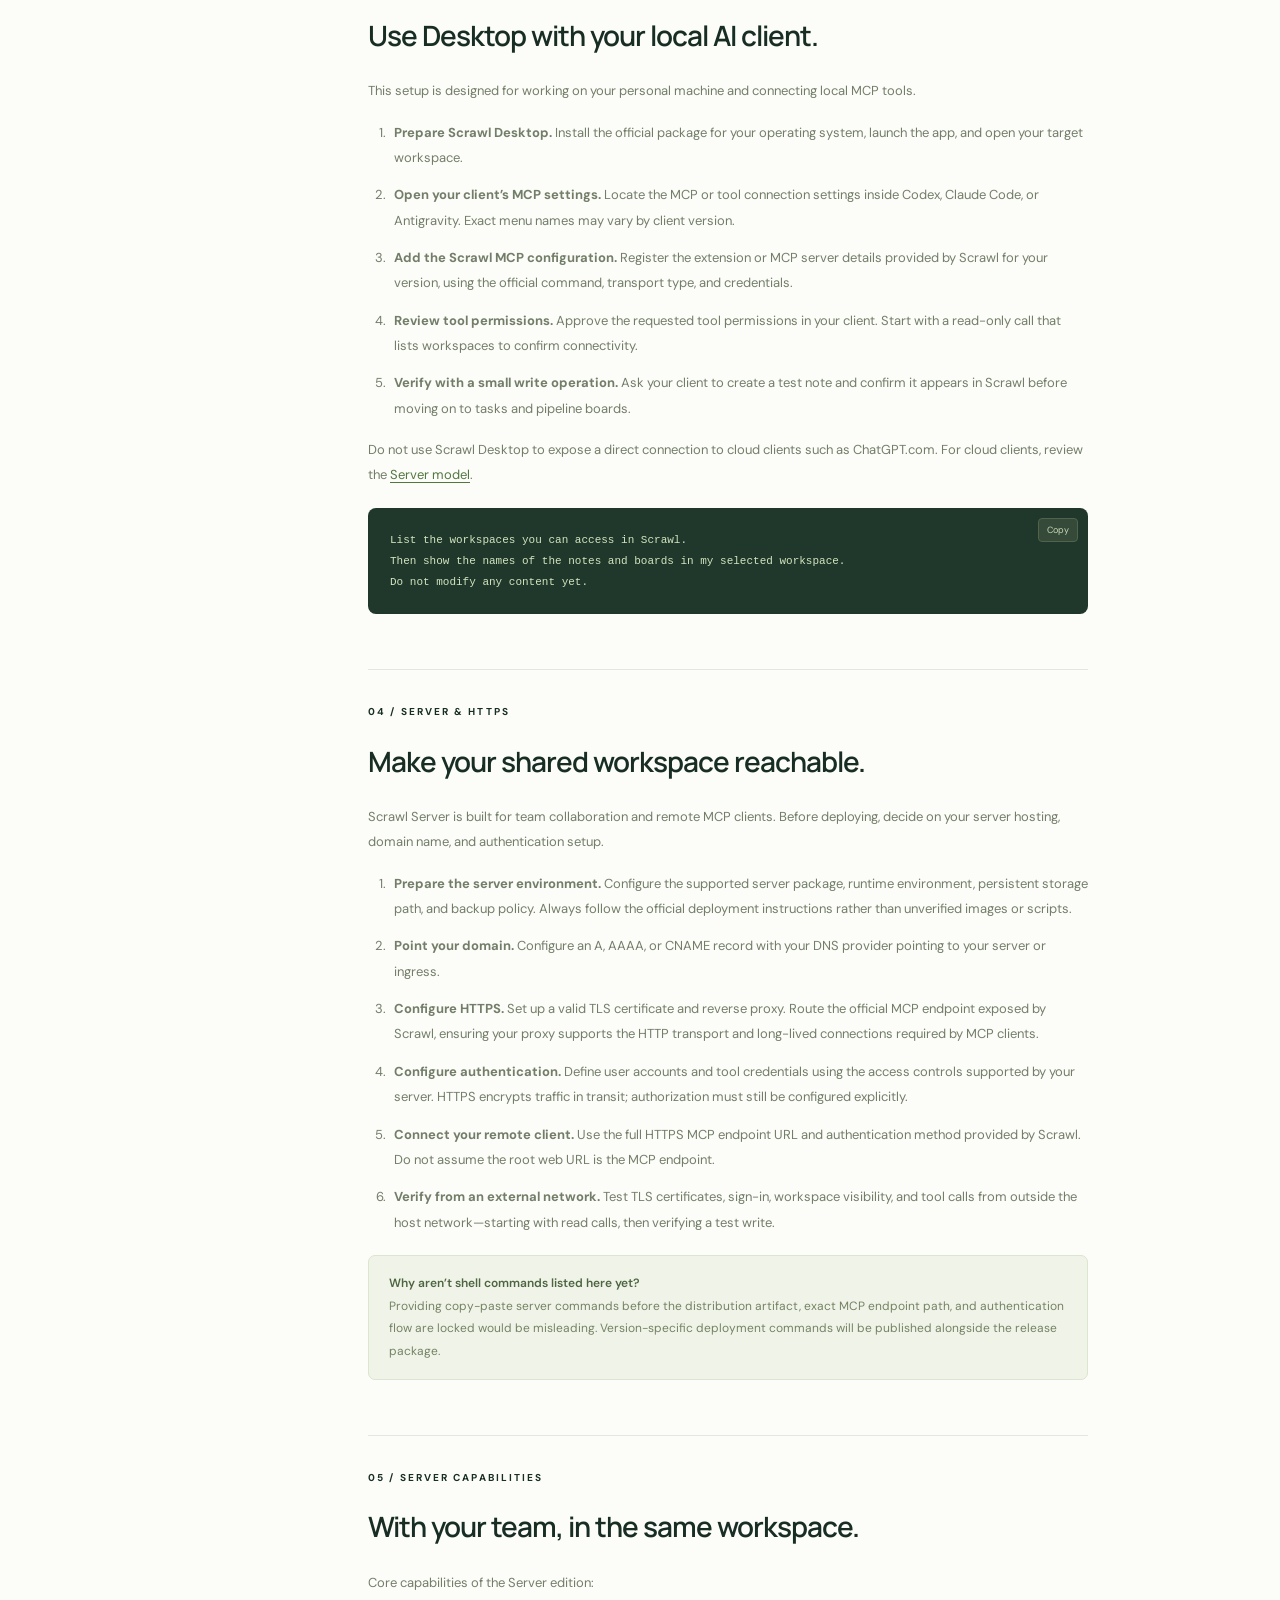
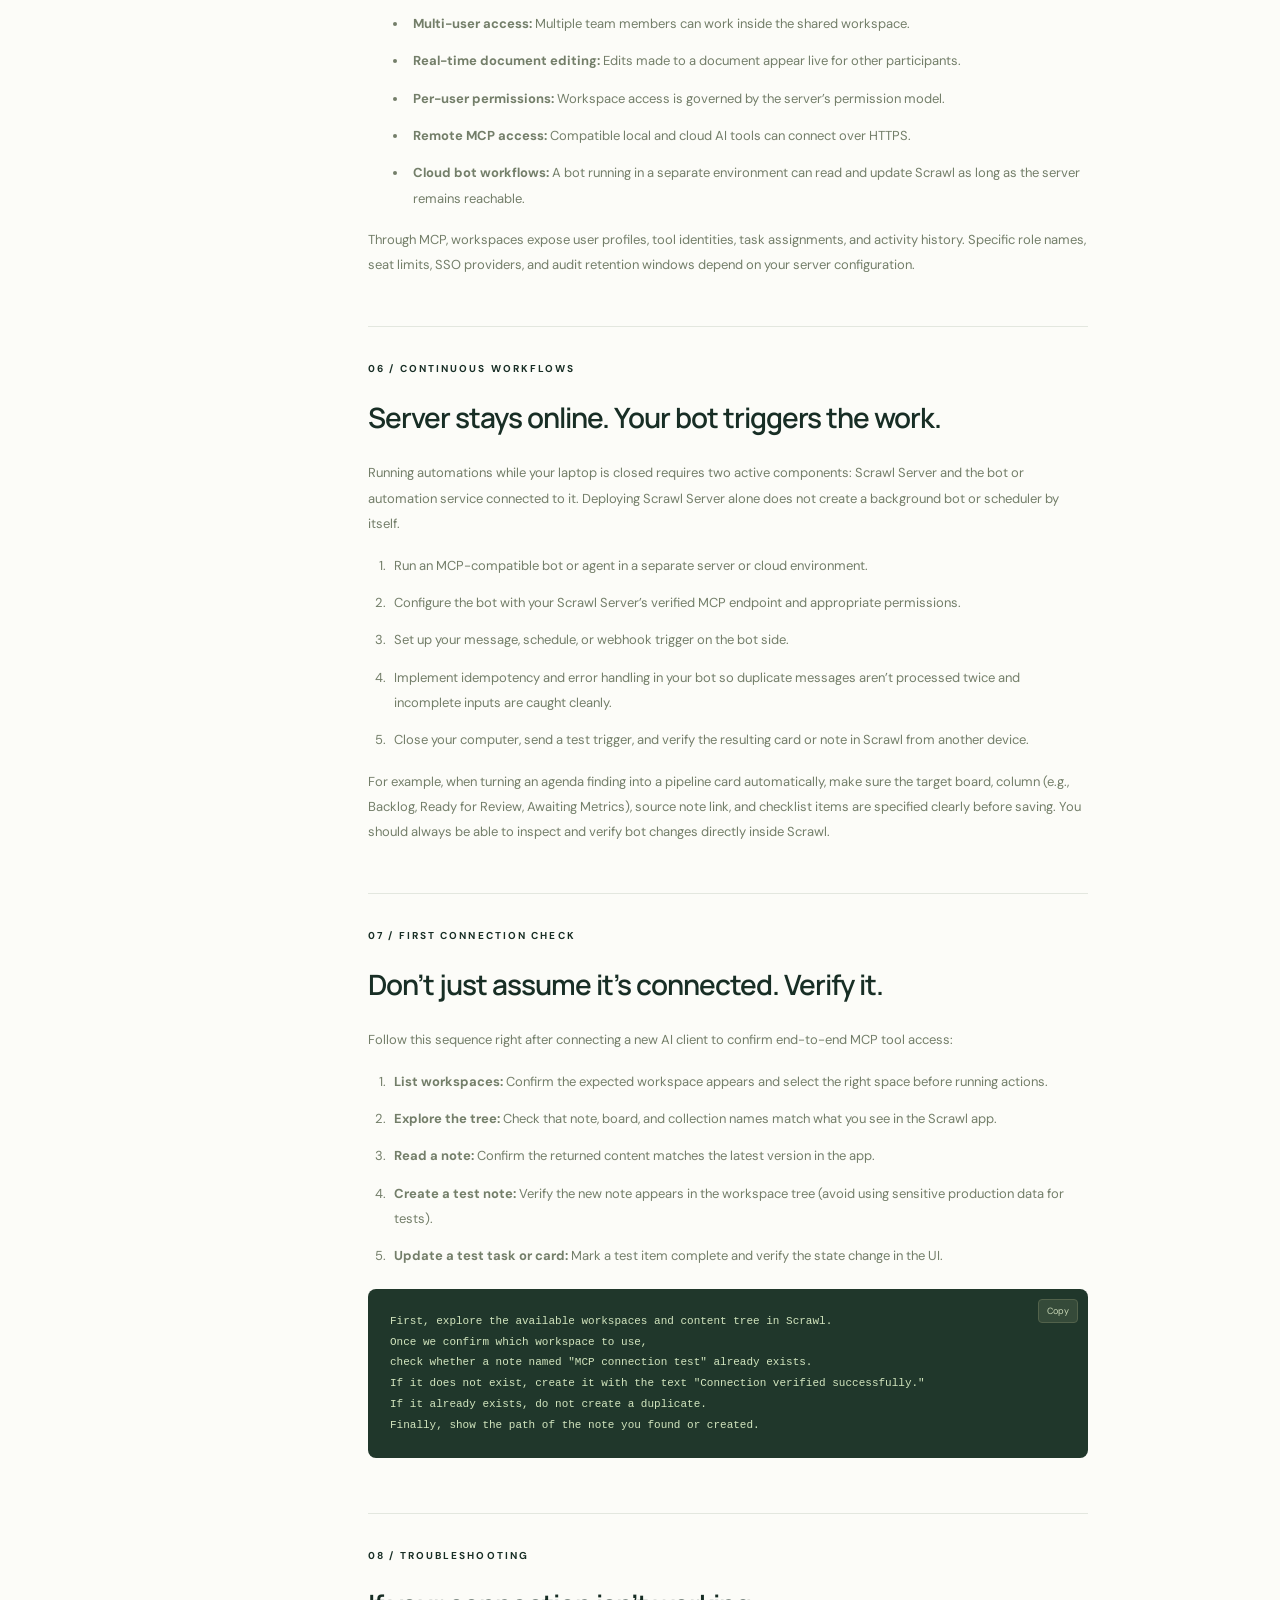
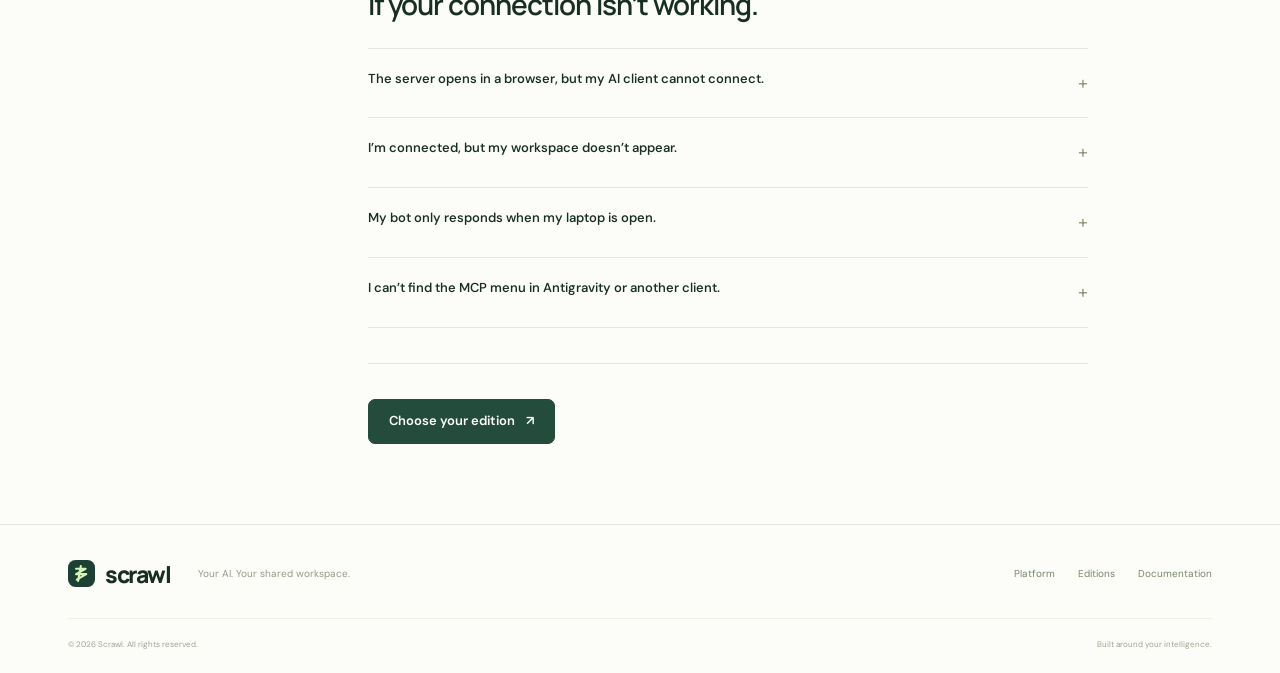
==== commit 83e1191c: "Translate website to English and update product workflow examples" ====
--- a/docs.html
+++ b/docs.html
@@ -1,8 +1,8 @@
-<!doctype html><html lang="tr"><head><meta charset="utf-8"><meta name="viewport" content="width=device-width, initial-scale=1"><title>Dokümantasyon — Scrawl</title><meta name="description" content="Scrawl Desktop ve Server bağlantı rehberi. MCP mimarisi, HTTPS hazırlığı, kullanıcı yetkileri ve bağlantı kontrolü."><meta name="robots" content="noindex,nofollow"><meta name="theme-color" content="#234c3c"><link rel="icon" href="assets/mark.svg"><link rel="stylesheet" href="assets/style.css"><script src="assets/site.js" defer></script></head><body><a class="skip" href="#main">İçeriğe geç</a><header class="header"><nav class="nav wrap" aria-label="Ana gezinme"><a class="brand" href="index.html"><img src="assets/mark.svg" width="34" height="34" alt="">scrawl</a><div class="nav-links" id="nav-links"><a href="index.html#platform">Platform</a><a href="index.html#ekosistem">Nasıl çalışır?</a><a href="index.html#kullanim">Kullanım alanları</a><a href="index.html#surumler">Sürümler</a></div><div class="nav-actions"><a class="text-link" href="docs.html" aria-current="page">Dokümantasyon ↗</a><a class="btn dark" href="basla.html">Scrawl ile başla <span>↗</span></a><button class="mobile-toggle" aria-label="Menüyü aç" aria-expanded="false" aria-controls="nav-links">☰</button></div></nav></header><main id="main"><div class="subhero"><div class="wrap"><div class="eyebrow"><span class="dot"></span>HELP & DOCS</div><h1>Bağlan. Anla.<br>Çalışmaya devam et.</h1><p>İlk bağlantıdan ortak çalışma alanına, Scrawl’ın çalışma mantığı burada. Bu sayfaya ihtiyaç duyduğun her an geri dönebilirsin.</p></div></div><div class="wrap docs-layout"><aside class="docs-nav" aria-label="Dokümantasyon bölümleri"><p>BAŞLARKEN</p><a href="#genel" class="current">Scrawl’a genel bakış</a><a href="#baglanti">Doğru bağlantıyı seç</a><a href="#desktop">Desktop & lokal araçlar</a><a href="#server">Server & HTTPS</a><a href="#yetkiler">Ekip ve yetkilendirme</a><a href="#otomasyon">7/24 otomasyon</a><a href="#kontrol">Bağlantıyı doğrula</a><a href="#sorunlar">Sorun giderme</a></aside><article class="doc-article"><section id="genel"><div class="eyebrow">01 / GENEL BAKIŞ</div><h2>Senin AI aracın, Scrawl’daki işlerinle buluşur.</h2><p>Scrawl; notlar, görev listeleri, proje panoları, koleksiyonlar ve uygulamaları aynı çalışma alanında birleştirir. MCP, uyumlu AI araçlarının bu içeriklerle araç çağrıları üzerinden çalışmasını sağlar.</p><p>Örneğin AI aracın bir proje briefini okuyabilir; ilgili panoyu bulabilir; görev ekleyebilir ve kart üzerindeki ilerlemeyi kaydedebilir. İnsanların uygulamada gördüğü içerikle araçların kullandığı içerik aynıdır.</p><div class="notice"><strong>Kurulum rehberinin kapsamı</strong><br>Bu rehber bağlantı modeli, kurulum hazırlığı ve doğrulama adımlarını kapsar. Resmî indirme paketi, sunucu dağıtım komutları ve sürüme özel menü yolları henüz bu siteye eklenmedi. Aşağıdaki adımlar bu bilgileri varsaymaz.</div></section><section id="baglanti"><div class="eyebrow">02 / BAĞLANTI MODELİ</div><h2>Önce nereden çalışacağını seç.</h2><div class="table-shell"><table><thead><tr><th scope="col">Araç / kullanım</th><th scope="col">Desktop</th><th scope="col">Server</th></tr></thead><tbody><tr><td>Lokal MCP araçları</td><td>Uygun</td><td>Uygun</td></tr><tr><td>Bulut MCP istemcileri</td><td>Doğrudan bağlantı yok</td><td>HTTPS gerekir</td></tr><tr><td>Sürekli çalışan bulut botu</td><td>Bu modelde uygun değil</td><td>Sunucu ve bot açık kalmalı</td></tr><tr><td>Birden çok kullanıcı</td><td>Bireysel</td><td>Çoklu kullanıcı</td></tr></tbody></table></div><p>Codex, Claude Code ve Antigravity gibi lokal araçlarda bağlantı türü, kullandığın istemcinin desteklediği MCP yapılandırmasına bağlıdır. ChatGPT ve Gemini gibi bulut istemcilerinde, istemcinin uzaktan MCP desteği ve hesabındaki bağlantı seçenekleri kontrol edilmelidir.</p><div class="notice"><strong>HTTPS bir alan adı uzantısı değildir.</strong><br>Önemli olan sunucunun geçerli TLS sertifikasıyla HTTPS üzerinden erişilebilir olmasıdır. Alan adının mutlaka .com veya .net olması gerekmez. HTTPS erişimi tek başına bütün istemcilerle uyumluluğu garanti etmez.</div></section><section id="desktop"><div class="eyebrow">03 / LOKAL BAĞLANTI</div><h2>Desktop’ı lokal AI aracınla kullan.</h2><p>Bu kurulum kişisel bilgisayarında çalışmak ve lokal MCP araçlarını bağlamak için uygundur.</p><ol><li><strong>Scrawl Desktop’ı hazırla.</strong> Ürün ekibinin sağladığı, işletim sistemine uygun resmî paketi kur ve uygulamayı aç. Kullanacağın çalışma alanını seç.</li><li><strong>İstemcinin MCP ayarlarını aç.</strong> Codex, Claude Code veya Antigravity içindeki MCP / araç bağlantısı bölümünü bul. Menü adı ve konumu istemci sürümüne göre değişebilir.</li><li><strong>Scrawl’ın verdiği bağlantı bilgisini kullan.</strong> Scrawl’ın bu sürüm için sağladığı eklentiyi veya MCP yapılandırmasını istemciye ekle. Çalıştırma komutu, bağlantı türü ve kimlik bilgilerini ürünün resmî yapılandırmasından al.</li><li><strong>Erişim iznini tamamla.</strong> İstemcinin istediği araç izinlerini değerlendir. Önce çalışma alanlarını listeleyen, salt okuma yapan bir çağrıyla bağlantıyı kontrol et.</li><li><strong>Küçük bir işlemi doğrula.</strong> Bir test notu oluşturmasını iste ve notun Scrawl’da göründüğünü kontrol et. Ardından görev ve pano işlemlerine geç.</li></ol><p>Scrawl Desktop’ı bu briefteki doğrudan bağlantı modeliyle ChatGPT.com gibi bulut istemcilerine açmak için kullanma. Bulut istemcileri için <a href="#server">Server modelini</a> incele.</p><div class="code-block"><button class="copy-button" type="button">Kopyala</button><pre>Scrawl’daki erişebildiğin çalışma alanlarını listele.
-Ardından seçtiğim alandaki not ve panoların isimlerini göster.
-Henüz hiçbir içeriği değiştirme.</pre></div></section><section id="server"><div class="eyebrow">04 / SERVER & HTTPS</div><h2>Ortak çalışma alanını erişilebilir kıl.</h2><p>Scrawl Server, ekip çalışması ve uzak MCP istemcileri için kullanılır. Kurulumdan önce sunucu yönetimi, alan adı ve erişim yöntemini belirle.</p><ol><li><strong>Sunucu ortamını hazırla.</strong> Ürünün desteklediği sunucu paketini, çalışma ortamını, kalıcı veri konumunu ve yedekleme yöntemini belirle. Resmî dağıtım yönergesini kullan; rastgele bir Docker imajı veya kurulum betiği çalıştırma.</li><li><strong>Alan adını yönlendir.</strong> Kullandığın DNS sağlayıcısında uygun A, AAAA veya CNAME kaydıyla seçtiğin sunucuya yönlendirme yap. Kullanılacak kayıt türü barındırma yapına bağlıdır.</li><li><strong>HTTPS’i yapılandır.</strong> Geçerli TLS sertifikasını ve ters vekili yapılandır. Scrawl’ın sağladığı gerçek MCP yolunu yönlendir. İstemcinin kullandığı HTTP aktarım biçimi ve uzun süreli bağlantılar desteklenmeli.</li><li><strong>Kimlik doğrulamayı kur.</strong> Sunucunun desteklediği erişim yöntemiyle kullanıcı ve araç erişimini tanımla. HTTPS trafiği şifreler; erişim yetkisini ayrıca yapılandırman gerekir.</li><li><strong>İstemciye uzak bağlantıyı ekle.</strong> Scrawl’ın verdiği tam HTTPS MCP adresini ve desteklenen kimlik doğrulama yöntemini kullan. Ana site URL’sinin tek başına MCP adresi olduğunu varsayma.</li><li><strong>Dış ağdan doğrula.</strong> Sertifika, oturum açma, çalışma alanı görünürlüğü ve araç çağrılarını sunucu dışındaki bir bağlantıdan kontrol et. Önce okuma, sonra test kaydıyla yazma işlemini dene.</li></ol><div class="notice"><strong>Komutlar neden burada yok?</strong><br>Dağıtım paketi, gerçek MCP yolu ve kimlik doğrulama yöntemi doğrulanmadan çalıştırılabilir bir sunucu komutu sunmak doğru olmaz. Sürüme özel kurulum adımları bu bilgilerle tamamlanacaktır.</div></section><section id="yetkiler"><div class="eyebrow">05 / SERVER YETENEKLERİ</div><h2>Ekibinle, aynı çalışma alanında.</h2><p>Server sürümü için briefte belirtilen yetenekler:</p><ul><li><strong>Çoklu kullanıcı:</strong> Birden fazla kişi ortak çalışma alanına erişebilir.</li><li><strong>Eşzamanlı doküman düzenleme:</strong> Aynı dokümanda yapılan değişiklikler diğer katılımcılara anlık yansır.</li><li><strong>Kullanıcı bazında yetkilendirme:</strong> Erişim, sunucunun sunduğu izin modeliyle yönetilir.</li><li><strong>Uzak MCP erişimi:</strong> Uyumlu lokal ve bulut araçları HTTPS üzerinden bağlanabilir.</li><li><strong>Bulut botlarıyla çalışma:</strong> Ayrı ortamda çalışan bir bot, sunucu erişilebilir kaldıkça Scrawl’da işlem yapabilir.</li></ul><p>MCP bağlantısında erişebildiğimiz çalışma alanı; kişiler, araç kimlikleri, görev atamaları ve işlem geçmişi bilgileri sunuyor. İzin seviyeleri, rol isimleri, kullanıcı sınırları, SSO ve denetim kaydı saklama süresi gibi ayrıntılar burada doğrulanmış bir özellik olarak sunulmuyor.</p></section><section id="otomasyon"><div class="eyebrow">06 / KESİNTİSİZ ÇALIŞMA</div><h2>Server çalışır. Bot işi tetikler.</h2><p>Bilgisayar kapalıyken işlem yapılabilmesi için iki parçanın da çalışması gerekir: Scrawl Server ve Scrawl’a bağlanan bot ya da otomasyon servisi. Scrawl Server’ı kurmak, kendiliğinden bir bot veya zamanlayıcı oluşturmaz.</p><ol><li>Gerekli uzak MCP desteğine sahip botu ayrı bir sunucu veya bulut ortamında çalıştır.</li><li>Botu, Scrawl Server’ın doğrulanmış bağlantı adresi ve uygun izinlerle yapılandır.</li><li>Mesaj, zamanlama veya olay tetikleyicisini bot tarafında kur.</li><li>Aynı mesajın tekrar işlenmesine karşı botta işlem takibi yap. Hatalı ve eksik kayıtların nasıl ele alınacağını tanımla.</li><li>Bilgisayarını kapattıktan sonra test mesajı gönder; Scrawl’daki kaydı ayrı bir cihazdan kontrol et.</li></ol><p>Harcama örneğinde; tutar, para birimi, tarih ve kategori bilgileri kayıt öncesinde netleştirilmelidir. Botun yaptığı değişiklikleri Scrawl üzerinden kontrol edebilmelisin.</p></section><section id="kontrol"><div class="eyebrow">07 / İLK BAĞLANTI KONTROLÜ</div><h2>Bağlandı demekle kalma. Kontrol et.</h2><p>İlk bağlantıdan sonra aşağıdaki sırayı izleyebilirsin. Bunlar MCP araçlarının bağlantı sırasında gözlemlediğimiz işlevlerine dayanır.</p><ol><li><strong>Çalışma alanlarını listele:</strong> Beklediğin alan görünmeli; yanlış alanla çalışmamalısın.</li><li><strong>İçeriği keşfet:</strong> Not, pano ve koleksiyonların isimleri uygulamadakilerle eşleşmeli.</li><li><strong>Bir notu oku:</strong> İçerik, uygulamadaki son sürümle aynı olmalı.</li><li><strong>Test notu oluştur:</strong> Not uygulamada görünmeli. Özel müşteri bilgisi kullanma.</li><li><strong>Test görevini güncelle:</strong> Görevi tamamla ve uygulamada durumunu kontrol et.</li></ol><div class="code-block"><button class="copy-button" type="button">Kopyala</button><pre>Önce Scrawl’daki çalışma alanlarını ve içerik ağacını keşfet.
-Hangi alanda çalışacağımızı belirledikten sonra
-“MCP bağlantı testi” adlı bir not var mı kontrol et.
-Yoksa “Bağlantı başarıyla doğrulandı.” metniyle oluştur.
-Varsa ikinci bir kopya oluşturma.
-Son olarak oluşturduğun veya bulduğun notun yolunu göster.</pre></div></section><section id="sorunlar"><div class="eyebrow">08 / SORUN GİDERME</div><h2>Bağlantı kurulamıyorsa.</h2><div class="faq"><details><summary>Sunucu tarayıcıda açılıyor, AI aracı bağlanamıyor.</summary><p>Web arayüzü ve MCP yolu aynı şey olmayabilir. Ürünün sağladığı tam MCP adresini, istemcinin desteklediği aktarım biçimini, kimlik doğrulamayı ve sunucunun dış ağdan erişilebilirliğini kontrol et.</p></details><details><summary>Bağlantı var, çalışma alanım görünmüyor.</summary><p>Doğru kullanıcıyla bağlandığını ve bu kullanıcının ilgili çalışma alanına erişimi olduğunu kontrol et. Bağlantıyı daha geniş yetki vererek çözmeye çalışmadan önce kullanıcı ve alan eşleşmesini doğrula.</p></details><details><summary>Bot yalnızca bilgisayarım açıkken çalışıyor.</summary><p>Bot lokal bilgisayarında çalışıyor olabilir. Kesintisiz çalışma için hem botun hem de Scrawl Server’ın ayrı bir sunucu ortamında çalışması gerekir.</p></details><details><summary>Antigravity veya başka bir araçta menüyü bulamıyorum.</summary><p>İstemci arayüzleri sürüme göre değişebilir. Kullandığın sürümün MCP veya araç bağlantısı dokümantasyonunu kontrol et. Bu rehberde henüz doğrulanmamış bir menü yolu sabit kurulum adımı olarak verilmez.</p></details></div></section><a href="basla.html" class="btn dark" style="text-decoration:none;color:white">Çalışma modelini seç <span>↗</span></a></article></div></main><footer class="footer"><div class="wrap"><div class="footer-main"><a class="brand" href="index.html"><img src="assets/mark.svg" alt="" width="27" height="27">scrawl</a><span class="footer-tagline">Kendi yapay zekân. Ortak çalışma alanın.</span><div class="footer-links"><a href="index.html#platform">Platform</a><a href="index.html#surumler">Sürümler</a><a href="docs.html">Dokümantasyon</a></div></div><div class="footer-bottom"><span>© 2026 Scrawl. Tüm hakları saklıdır.</span><span>Built around your intelligence.</span></div></div></footer></body></html>
+<!doctype html><html lang="en"><head><meta charset="utf-8"><meta name="viewport" content="width=device-width, initial-scale=1"><title>Documentation — Scrawl</title><meta name="description" content="Scrawl Desktop and Server connection guide. MCP architecture, HTTPS preparation, user permissions, and connection verification."><meta name="robots" content="noindex,nofollow"><meta name="theme-color" content="#234c3c"><link rel="icon" href="assets/mark.svg"><link rel="stylesheet" href="assets/style.css"><script src="assets/site.js" defer></script></head><body><a class="skip" href="#main">Skip to content</a><header class="header"><nav class="nav wrap" aria-label="Main navigation"><a class="brand" href="index.html"><img src="assets/mark.svg" width="34" height="34" alt="">scrawl</a><div class="nav-links" id="nav-links"><a href="index.html#platform">Platform</a><a href="index.html#ecosystem">How it works</a><a href="index.html#use-cases">Use cases</a><a href="index.html#editions">Editions</a></div><div class="nav-actions"><a class="text-link" href="docs.html" aria-current="page">Documentation ↗</a><a class="btn dark" href="start.html">Get started <span>↗</span></a><button class="mobile-toggle" aria-label="Open menu" aria-expanded="false" aria-controls="nav-links">☰</button></div></nav></header><main id="main"><div class="subhero"><div class="wrap"><div class="eyebrow"><span class="dot"></span>HELP &amp; DOCS</div><h1>Connect. Understand.<br>Keep shipping.</h1><p>From your first MCP connection to a multi-user workspace, here is how Scrawl works under the hood. Return to this guide whenever you need it.</p></div></div><div class="wrap docs-layout"><aside class="docs-nav" aria-label="Documentation sections"><p>GETTING STARTED</p><a href="#overview" class="current">Scrawl overview</a><a href="#connection">Choose the right connection</a><a href="#desktop">Desktop &amp; local tools</a><a href="#server">Server &amp; HTTPS</a><a href="#permissions">Team &amp; permissions</a><a href="#automation">24/7 automation</a><a href="#verify">Verify your connection</a><a href="#troubleshooting">Troubleshooting</a></aside><article class="doc-article"><section id="overview"><div class="eyebrow">01 / OVERVIEW</div><h2>Your AI client meets your work in Scrawl.</h2><p>Scrawl brings notes, task lists, kanban boards, collections, and custom apps together in a single workspace. MCP (Model Context Protocol) enables compatible AI tools to read and update this content through structured tool calls.</p><p>For example, your AI client can read a weekly agenda note, locate the right pipeline board, create source-linked cards, and update checklist progress on each card. What people see in the Scrawl interface and what connected tools work with is the exact same source of truth.</p><div class="notice"><strong>Scope of this setup guide</strong><br>This guide covers the connection model, environment preparation, and verification steps. Official distribution package links, server deployment commands, and client-version-specific menu paths will be added as release packages are finalized.</div></section><section id="connection"><div class="eyebrow">02 / CONNECTION MODEL</div><h2>First, choose where you will run Scrawl.</h2><div class="table-shell"><table><thead><tr><th scope="col">Tool / workflow</th><th scope="col">Desktop</th><th scope="col">Server</th></tr></thead><tbody><tr><td>Local MCP clients</td><td>Supported</td><td>Supported</td></tr><tr><td>Cloud MCP clients</td><td>No direct connection</td><td>Requires HTTPS</td></tr><tr><td>Always-on cloud bot</td><td>Not applicable in this model</td><td>Server and bot must stay online</td></tr><tr><td>Multiple users</td><td>Single user</td><td>Multi-user</td></tr></tbody></table></div><p>For local clients such as Codex, Claude Code, and Antigravity, the connection format depends on the MCP configuration supported by your client. For cloud-hosted clients such as ChatGPT and Gemini, verify remote MCP support and connector availability on your account and plan.</p><div class="notice"><strong>HTTPS is not a domain extension.</strong><br>What matters is that your server is reachable over HTTPS with a valid TLS certificate—your domain does not need to end in .com or .net. Note that HTTPS reachability alone does not guarantee compatibility with every cloud client.</div></section><section id="desktop"><div class="eyebrow">03 / LOCAL CONNECTION</div><h2>Use Desktop with your local AI client.</h2><p>This setup is designed for working on your personal machine and connecting local MCP tools.</p><ol><li><strong>Prepare Scrawl Desktop.</strong> Install the official package for your operating system, launch the app, and open your target workspace.</li><li><strong>Open your client’s MCP settings.</strong> Locate the MCP or tool connection settings inside Codex, Claude Code, or Antigravity. Exact menu names may vary by client version.</li><li><strong>Add the Scrawl MCP configuration.</strong> Register the extension or MCP server details provided by Scrawl for your version, using the official command, transport type, and credentials.</li><li><strong>Review tool permissions.</strong> Approve the requested tool permissions in your client. Start with a read-only call that lists workspaces to confirm connectivity.</li><li><strong>Verify with a small write operation.</strong> Ask your client to create a test note and confirm it appears in Scrawl before moving on to tasks and pipeline boards.</li></ol><p>Do not use Scrawl Desktop to expose a direct connection to cloud clients such as ChatGPT.com. For cloud clients, review the <a href="#server">Server model</a>.</p><div class="code-block"><button class="copy-button" type="button">Copy</button><pre>List the workspaces you can access in Scrawl.
+Then show the names of the notes and boards in my selected workspace.
+Do not modify any content yet.</pre></div></section><section id="server"><div class="eyebrow">04 / SERVER &amp; HTTPS</div><h2>Make your shared workspace reachable.</h2><p>Scrawl Server is built for team collaboration and remote MCP clients. Before deploying, decide on your server hosting, domain name, and authentication setup.</p><ol><li><strong>Prepare the server environment.</strong> Configure the supported server package, runtime environment, persistent storage path, and backup policy. Always follow the official deployment instructions rather than unverified images or scripts.</li><li><strong>Point your domain.</strong> Configure an A, AAAA, or CNAME record with your DNS provider pointing to your server or ingress.</li><li><strong>Configure HTTPS.</strong> Set up a valid TLS certificate and reverse proxy. Route the official MCP endpoint exposed by Scrawl, ensuring your proxy supports the HTTP transport and long-lived connections required by MCP clients.</li><li><strong>Configure authentication.</strong> Define user accounts and tool credentials using the access controls supported by your server. HTTPS encrypts traffic in transit; authorization must still be configured explicitly.</li><li><strong>Connect your remote client.</strong> Use the full HTTPS MCP endpoint URL and authentication method provided by Scrawl. Do not assume the root web URL is the MCP endpoint.</li><li><strong>Verify from an external network.</strong> Test TLS certificates, sign-in, workspace visibility, and tool calls from outside the host network—starting with read calls, then verifying a test write.</li></ol><div class="notice"><strong>Why aren’t shell commands listed here yet?</strong><br>Providing copy-paste server commands before the distribution artifact, exact MCP endpoint path, and authentication flow are locked would be misleading. Version-specific deployment commands will be published alongside the release package.</div></section><section id="permissions"><div class="eyebrow">05 / SERVER CAPABILITIES</div><h2>With your team, in the same workspace.</h2><p>Core capabilities of the Server edition:</p><ul><li><strong>Multi-user access:</strong> Multiple team members can work inside the shared workspace.</li><li><strong>Real-time document editing:</strong> Edits made to a document appear live for other participants.</li><li><strong>Per-user permissions:</strong> Workspace access is governed by the server’s permission model.</li><li><strong>Remote MCP access:</strong> Compatible local and cloud AI tools can connect over HTTPS.</li><li><strong>Cloud bot workflows:</strong> A bot running in a separate environment can read and update Scrawl as long as the server remains reachable.</li></ul><p>Through MCP, workspaces expose user profiles, tool identities, task assignments, and activity history. Specific role names, seat limits, SSO providers, and audit retention windows depend on your server configuration.</p></section><section id="automation"><div class="eyebrow">06 / CONTINUOUS WORKFLOWS</div><h2>Server stays online. Your bot triggers the work.</h2><p>Running automations while your laptop is closed requires two active components: Scrawl Server and the bot or automation service connected to it. Deploying Scrawl Server alone does not create a background bot or scheduler by itself.</p><ol><li>Run an MCP-compatible bot or agent in a separate server or cloud environment.</li><li>Configure the bot with your Scrawl Server’s verified MCP endpoint and appropriate permissions.</li><li>Set up your message, schedule, or webhook trigger on the bot side.</li><li>Implement idempotency and error handling in your bot so duplicate messages aren’t processed twice and incomplete inputs are caught cleanly.</li><li>Close your computer, send a test trigger, and verify the resulting card or note in Scrawl from another device.</li></ol><p>For example, when turning an agenda finding into a pipeline card automatically, make sure the target board, column (e.g., Backlog, Ready for Review, Awaiting Metrics), source note link, and checklist items are specified clearly before saving. You should always be able to inspect and verify bot changes directly inside Scrawl.</p></section><section id="verify"><div class="eyebrow">07 / FIRST CONNECTION CHECK</div><h2>Don’t just assume it’s connected. Verify it.</h2><p>Follow this sequence right after connecting a new AI client to confirm end-to-end MCP tool access:</p><ol><li><strong>List workspaces:</strong> Confirm the expected workspace appears and select the right space before running actions.</li><li><strong>Explore the tree:</strong> Check that note, board, and collection names match what you see in the Scrawl app.</li><li><strong>Read a note:</strong> Confirm the returned content matches the latest version in the app.</li><li><strong>Create a test note:</strong> Verify the new note appears in the workspace tree (avoid using sensitive production data for tests).</li><li><strong>Update a test task or card:</strong> Mark a test item complete and verify the state change in the UI.</li></ol><div class="code-block"><button class="copy-button" type="button">Copy</button><pre>First, explore the available workspaces and content tree in Scrawl.
+Once we confirm which workspace to use,
+check whether a note named "MCP connection test" already exists.
+If it does not exist, create it with the text "Connection verified successfully."
+If it already exists, do not create a duplicate.
+Finally, show the path of the note you found or created.</pre></div></section><section id="troubleshooting"><div class="eyebrow">08 / TROUBLESHOOTING</div><h2>If your connection isn’t working.</h2><div class="faq"><details><summary>The server opens in a browser, but my AI client cannot connect.</summary><p>The web UI URL and the MCP endpoint path are typically different. Check the exact MCP URL provided by Scrawl, the transport format expected by your client, your authentication credentials, and external network reachability.</p></details><details><summary>I’m connected, but my workspace doesn’t appear.</summary><p>Verify that you authenticated as the right user account and that this account has permission to access the target workspace before granting broader privileges.</p></details><details><summary>My bot only responds when my laptop is open.</summary><p>Your bot process is likely running on your local machine. For 24/7 operation, both Scrawl Server and your bot must run in always-on server or cloud environments.</p></details><details><summary>I can’t find the MCP menu in Antigravity or another client.</summary><p>Client interfaces change across releases. Check the MCP or tool integration documentation for your specific client version.</p></details></div></section><a href="start.html" class="btn dark" style="text-decoration:none;color:white">Choose your edition <span>↗</span></a></article></div></main><footer class="footer"><div class="wrap"><div class="footer-main"><a class="brand" href="index.html"><img src="assets/mark.svg" alt="" width="27" height="27">scrawl</a><span class="footer-tagline">Your AI. Your shared workspace.</span><div class="footer-links"><a href="index.html#platform">Platform</a><a href="index.html#editions">Editions</a><a href="docs.html">Documentation</a></div></div><div class="footer-bottom"><span>© 2026 Scrawl. All rights reserved.</span><span>Built around your intelligence.</span></div></div></footer></body></html>
